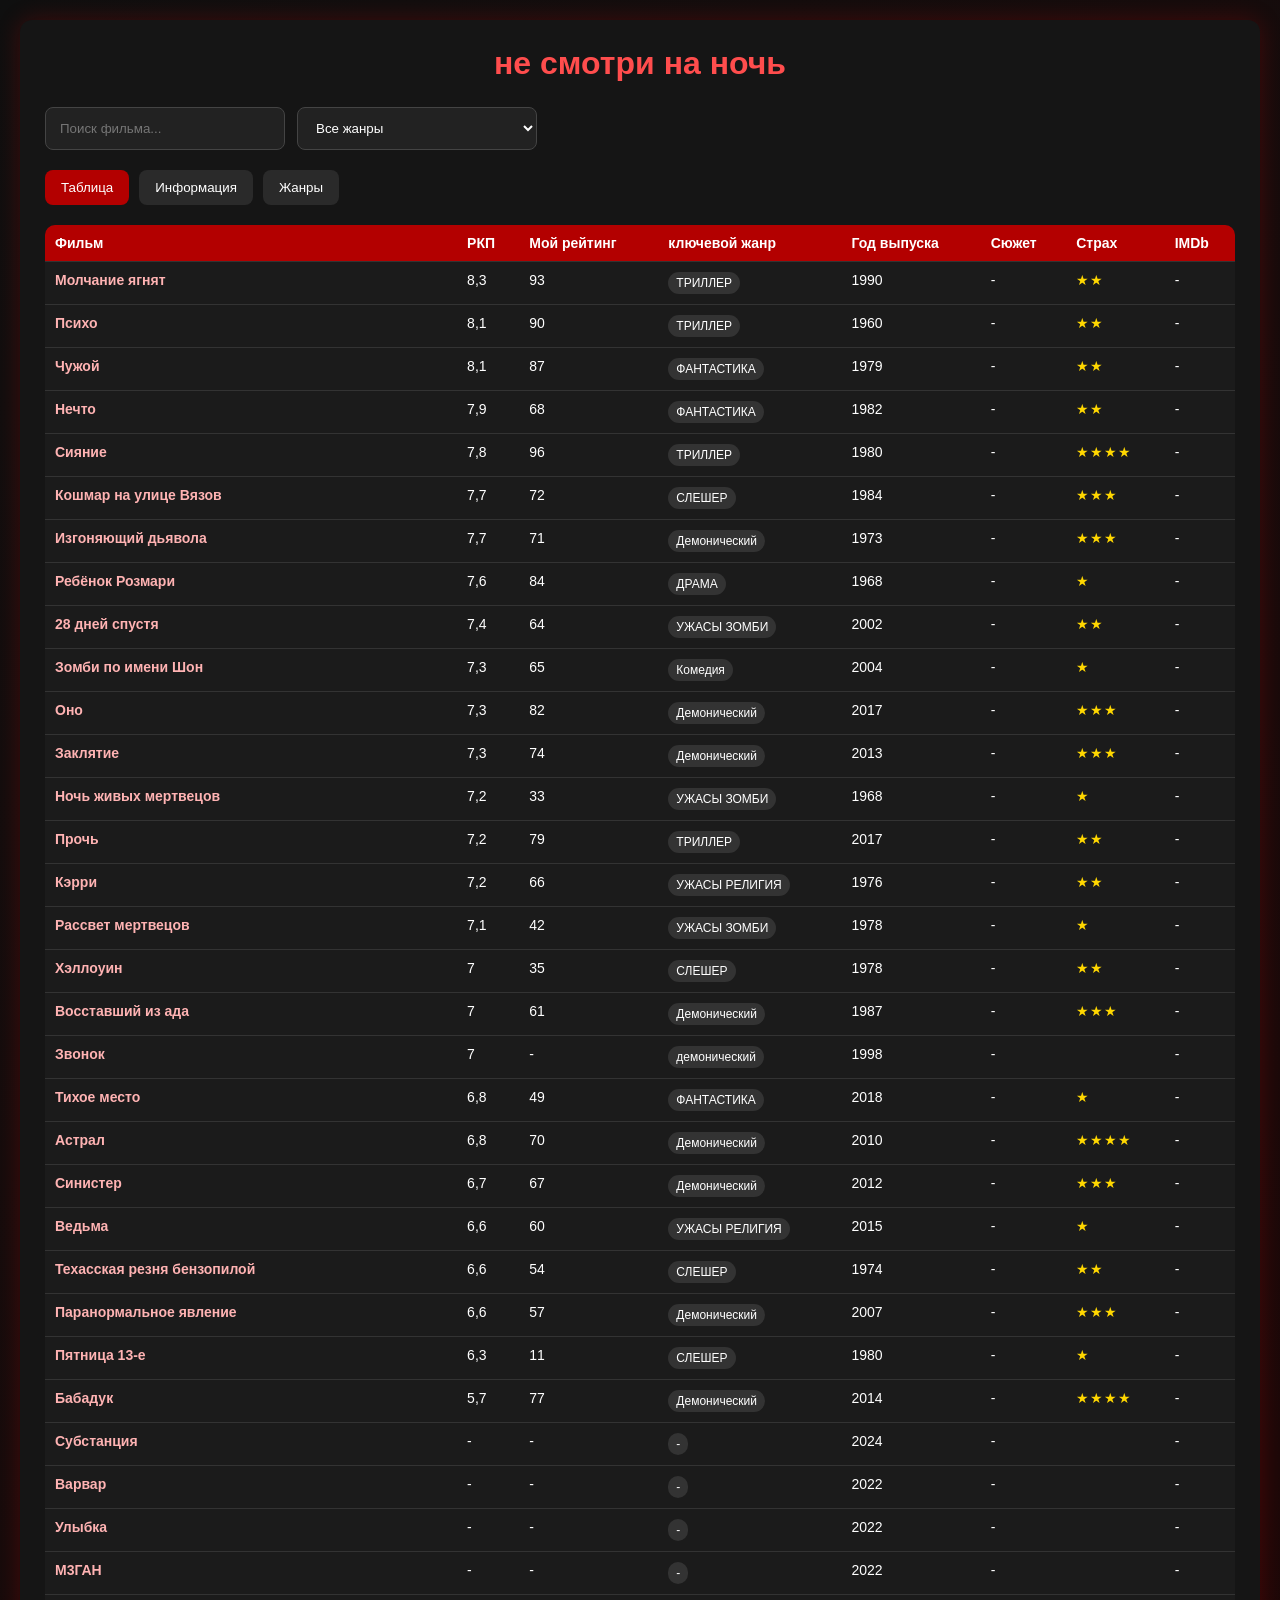
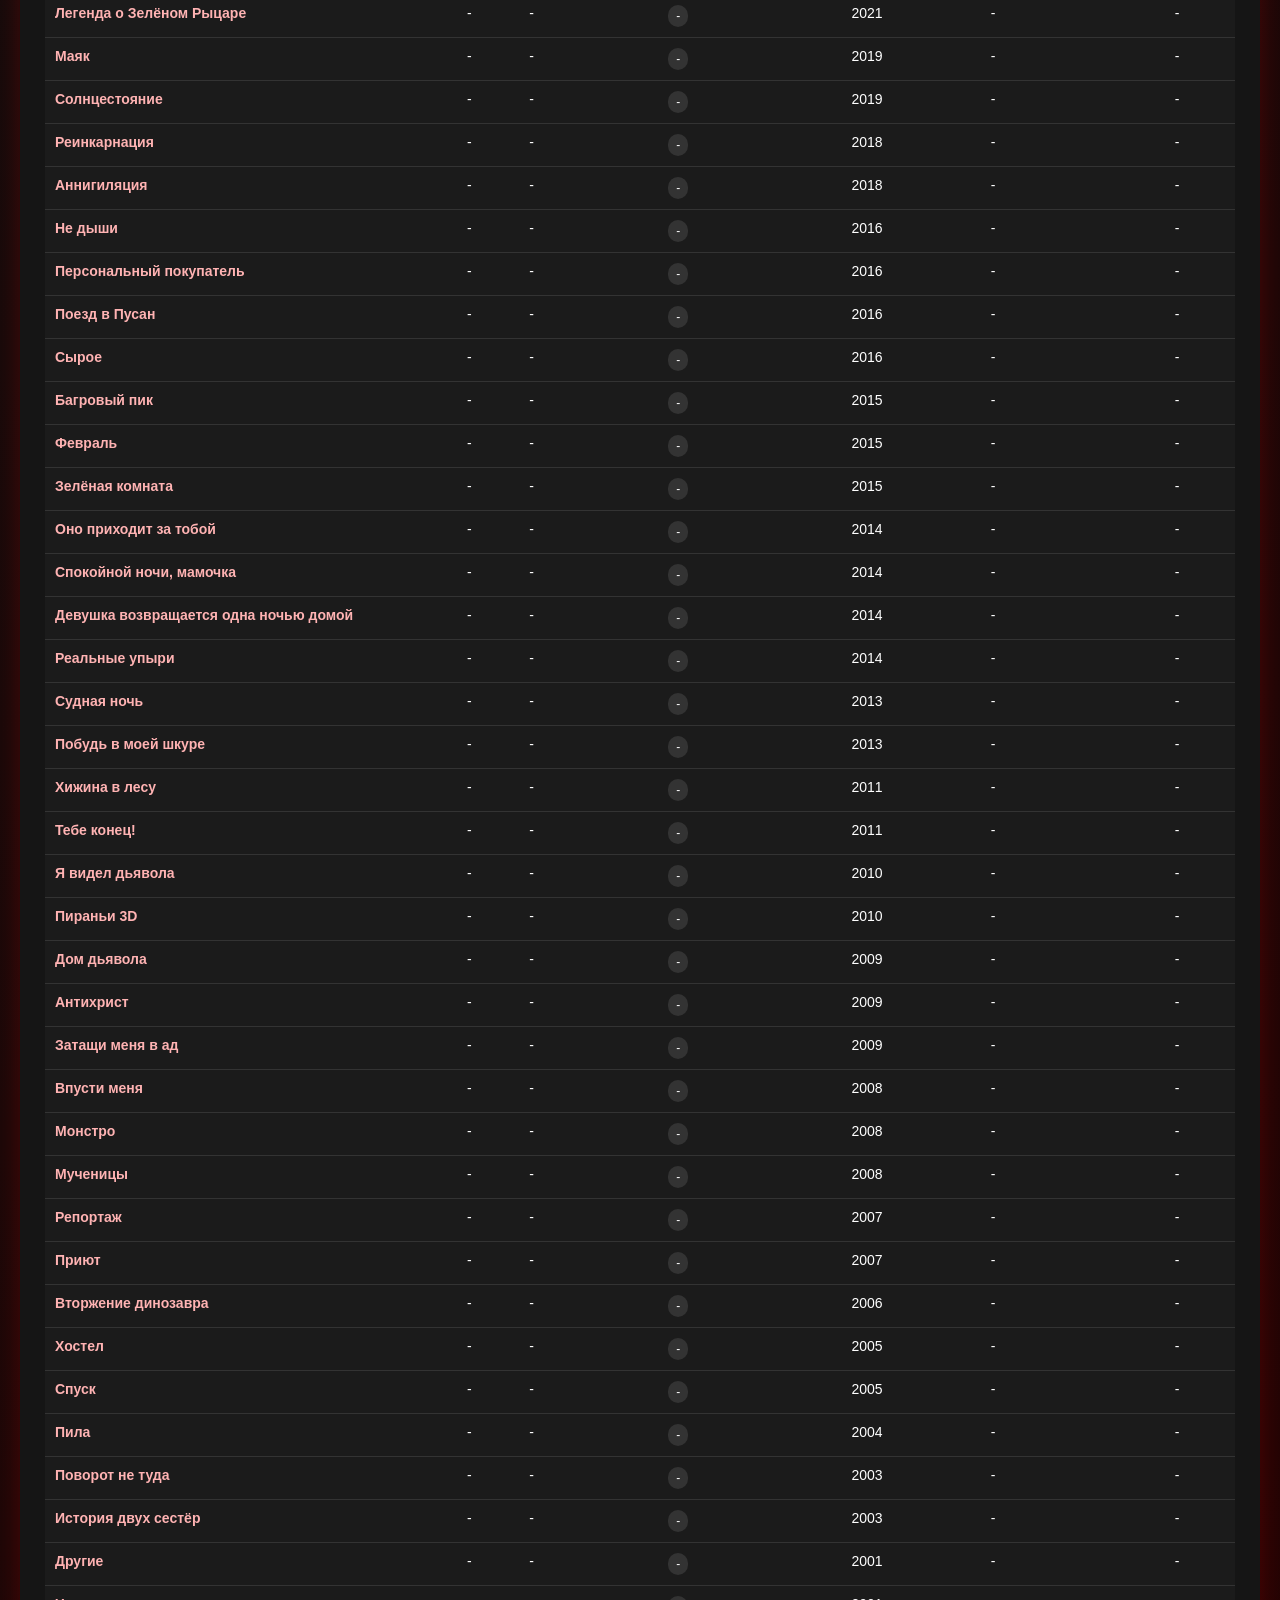
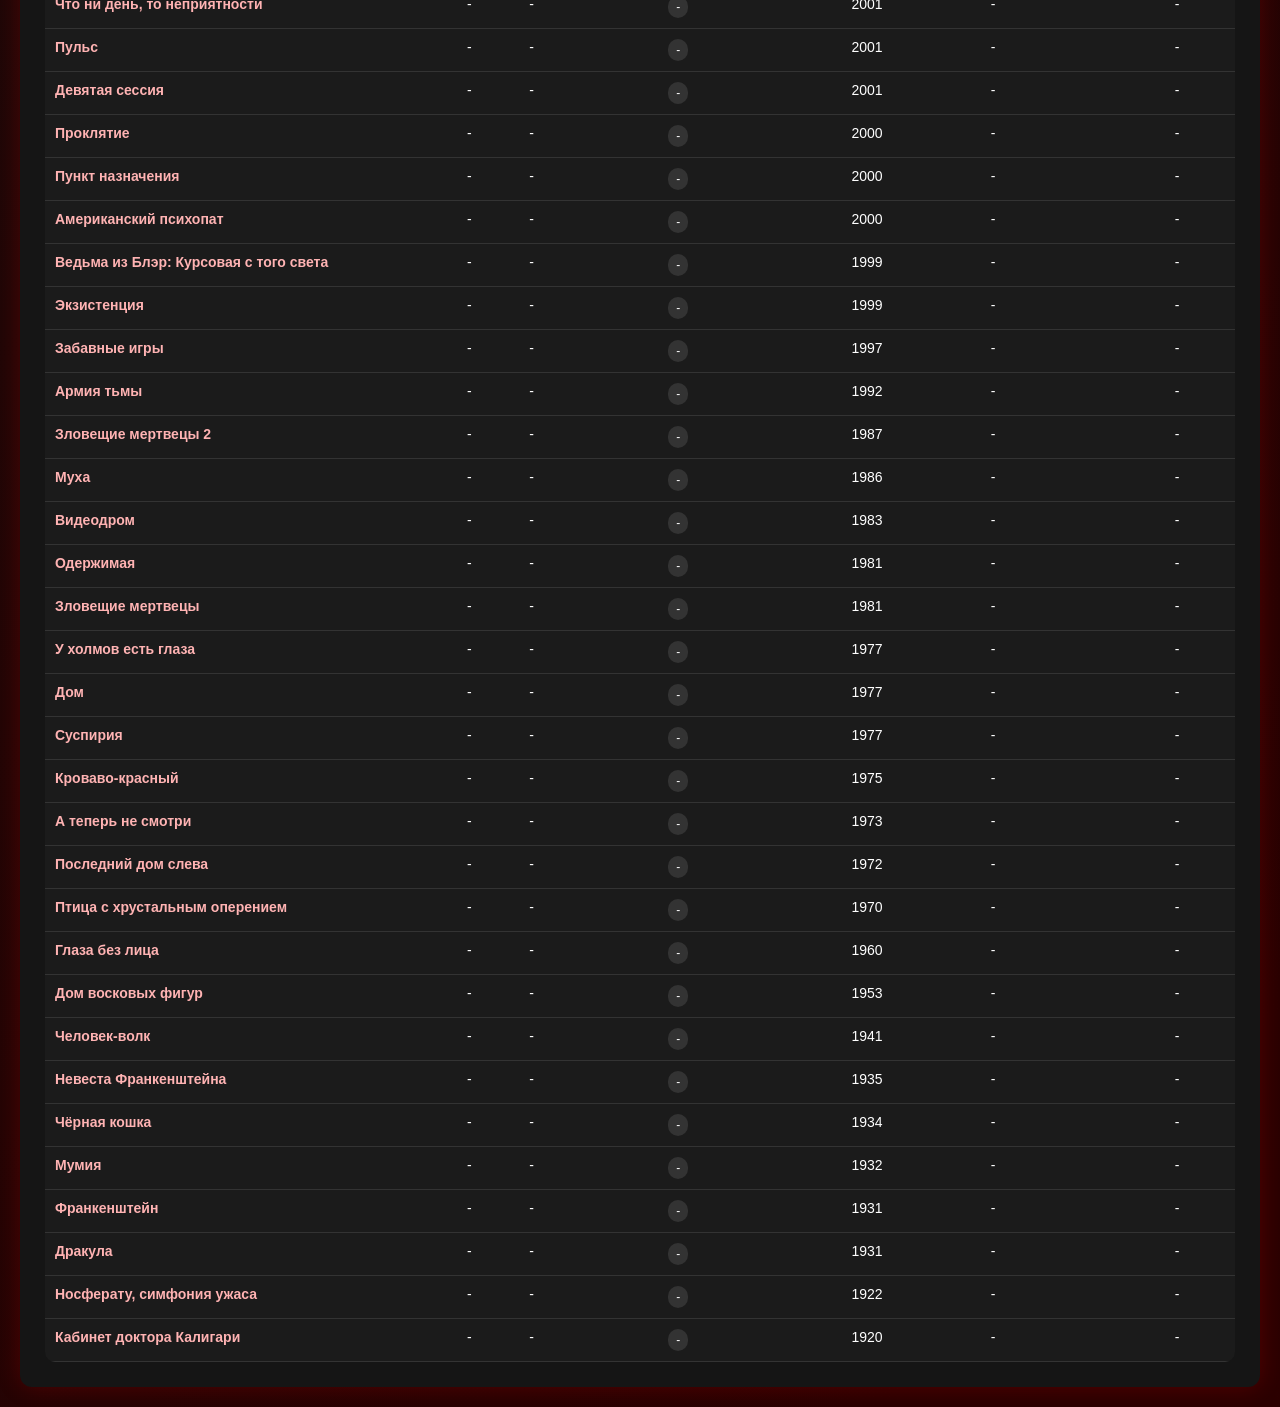
==== index.html/index.html @ 73deb33e "Add files via upload" ====
<!DOCTYPE html>
<html lang="ru">
<head>
  <meta charset="UTF-8" />
  <meta name="viewport" content="width=device-width, initial-scale=1.0" />
  <title>Рейтинг фильмов ужасов</title>
  <link rel="stylesheet" href="style.css" />
</head>
<body>
  <div class="container">
    <h1>не смотри на ночь</h1>

    <div class="top-panel">
      <input type="text" id="searchInput" placeholder="Поиск фильма..." />
      <select id="genreFilter">
        <option value="all">Все жанры</option>
        <option value="ТРИЛЛЕР">ТРИЛЛЕР</option>
        <option value="ФАНТАСТИКА">ФАНТАСТИКА</option>
        <option value="СЛЕШЕР">СЛЕШЕР</option>
        <option value="Демонический">Демонический</option>
        <option value="ДРАМА">ДРАМА</option>
        <option value="УЖАСЫ ЗОМБИ">УЖАСЫ ЗОМБИ</option>
        <option value="Комедия">Комедия</option>
        <option value="УЖАСЫ РЕЛИГИЯ">УЖАСЫ РЕЛИГИЯ</option>
      </select>
    </div>

    <div class="tabs">
      <button class="tab-btn active" data-tab="tableTab">Таблица</button>
      <button class="tab-btn" data-tab="infoTab">Информация</button>
      <button class="tab-btn" data-tab="genresTab">Жанры</button>
    </div>

    <div id="tableTab" class="tab-content active">
      <table>
        <thead>
          <tr>
            <th>Фильм</th>
            <th>РКП</th>
            <th>Мой рейтинг</th>
            <th>ключевой жанр</th>
            <th>Год выпуска</th>
            <th>Сюжет</th>
            <th>Страх</th>
            <th>IMDb</th>
          </tr>
        </thead>
        <tbody id="movieTableBody"></tbody>
      </table>
    </div>

    <div id="infoTab" class="tab-content">
      <div class="info-card">
        <h2>О сайте</h2>
        <p>Это локальный сайт с рейтингом фильмов ужасов на основе вашей таблицы.</p>
        <p>Здесь есть фильтрация по жанру, поиск по названию и отдельные вкладки с информацией.</p>
      </div>

      <div class="info-card">
        <h2>Как устроен рейтинг</h2>
        <p><strong>РКП</strong> — оценка из вашей таблицы.</p>
        <p><strong>Мой р</strong> — ваш персональный рейтинг или балл.</p>
        <p><strong>Страх</strong> — уровень напряжения в виде звезд.</p>
      </div>
    </div>

    <div id="genresTab" class="tab-content">
      <div class="genre-grid">
        <div class="genre-card">
          <h3>Триллер</h3>
          <p>Фильмы с напряжением, саспенсом и психологическим давлением.</p>
        </div>
        <div class="genre-card">
          <h3>Демонический</h3>
          <p>Фильмы про демонов, одержимость и сверхъестественный ужас.</p>
        </div>
        <div class="genre-card">
          <h3>Слэшер</h3>
          <p>Фильмы, где есть маньяк, преследование и кровавые сцены.</p>
        </div>
        <div class="genre-card">
          <h3>Ужасы зомби</h3>
          <p>Фильмы про мертвецов, эпидемии и выживание.</p>
        </div>
      </div>
    </div>
  </div>

  <script src="script.js"></script>
</body>
</html>
---- index.html/style.css ----
* {
  margin: 0;
  padding: 0;
  box-sizing: border-box;
}

body {
  font-family: Arial, sans-serif;
  background: linear-gradient(135deg, #0f0f0f, #2b0000);
  color: #fff;
  padding: 20px;
}

.container {
  max-width: 1400px;
  margin: 0 auto;
  background: #151515;
  border-radius: 12px;
  padding: 25px;
  box-shadow: 0 0 25px rgba(255, 0, 0, 0.2);
}

h1 {
  text-align: center;
  margin-bottom: 25px;
  color: #ff4d4d;
}

.top-panel {
  display: flex;
  gap: 12px;
  margin-bottom: 20px;
  flex-wrap: wrap;
}

#searchInput,
#genreFilter {
  padding: 12px 14px;
  border: 1px solid #444;
  border-radius: 8px;
  background: #222;
  color: #fff;
  outline: none;
  min-width: 240px;
}

.tabs {
  display: flex;
  gap: 10px;
  margin-bottom: 20px;
  flex-wrap: wrap;
}

.tab-btn {
  padding: 10px 16px;
  border: none;
  border-radius: 8px;
  background: #2a2a2a;
  color: #fff;
  cursor: pointer;
}

.tab-btn.active {
  background: #b30000;
}

.tab-content {
  display: none;
}

.tab-content.active {
  display: block;
}

table {
  width: 100%;
  border-collapse: collapse;
  background: #1b1b1b;
  overflow: hidden;
  border-radius: 10px;
}

th, td {
  padding: 10px;
  border-bottom: 1px solid #333;
  vertical-align: top;
  text-align: left;
  font-size: 14px;
}

th {
  background: #b30000;
  color: white;
  position: sticky;
  top: 0;
  z-index: 1;
}

tr:hover {
  background: #262626;
}

.movie-name {
  font-weight: bold;
  color: #ffb3b3;
}

.stars {
  color: gold;
  letter-spacing: 1px;
}

.badge {
  display: inline-block;
  padding: 4px 8px;
  border-radius: 999px;
  background: #333;
  font-size: 12px;
}

.info-card,
.genre-card {
  background: #1f1f1f;
  border: 1px solid #333;
  border-radius: 10px;
  padding: 16px;
  margin-bottom: 14px;
}

.info-card h2,
.genre-card h3 {
  color: #ff6666;
  margin-bottom: 10px;
}

.genre-grid {
  display: grid;
  grid-template-columns: repeat(auto-fit, minmax(230px, 1fr));
  gap: 12px;
}
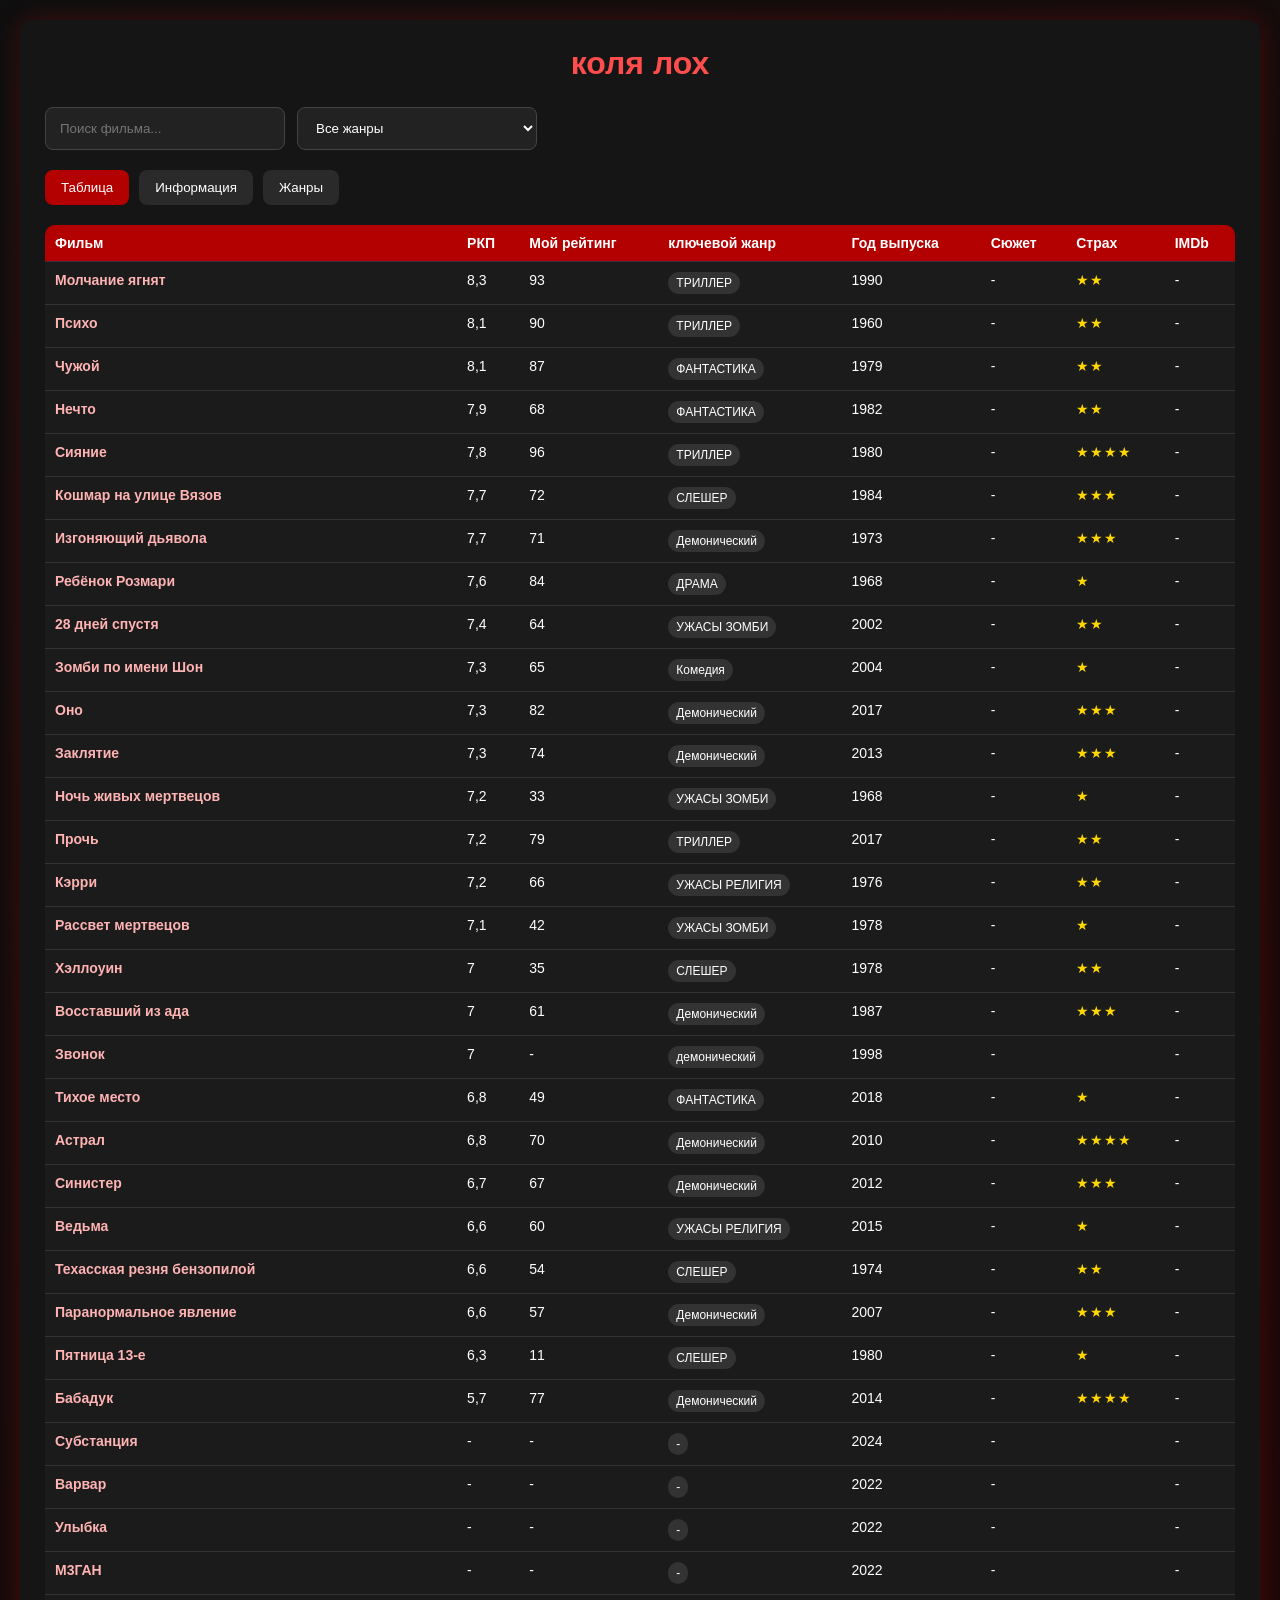
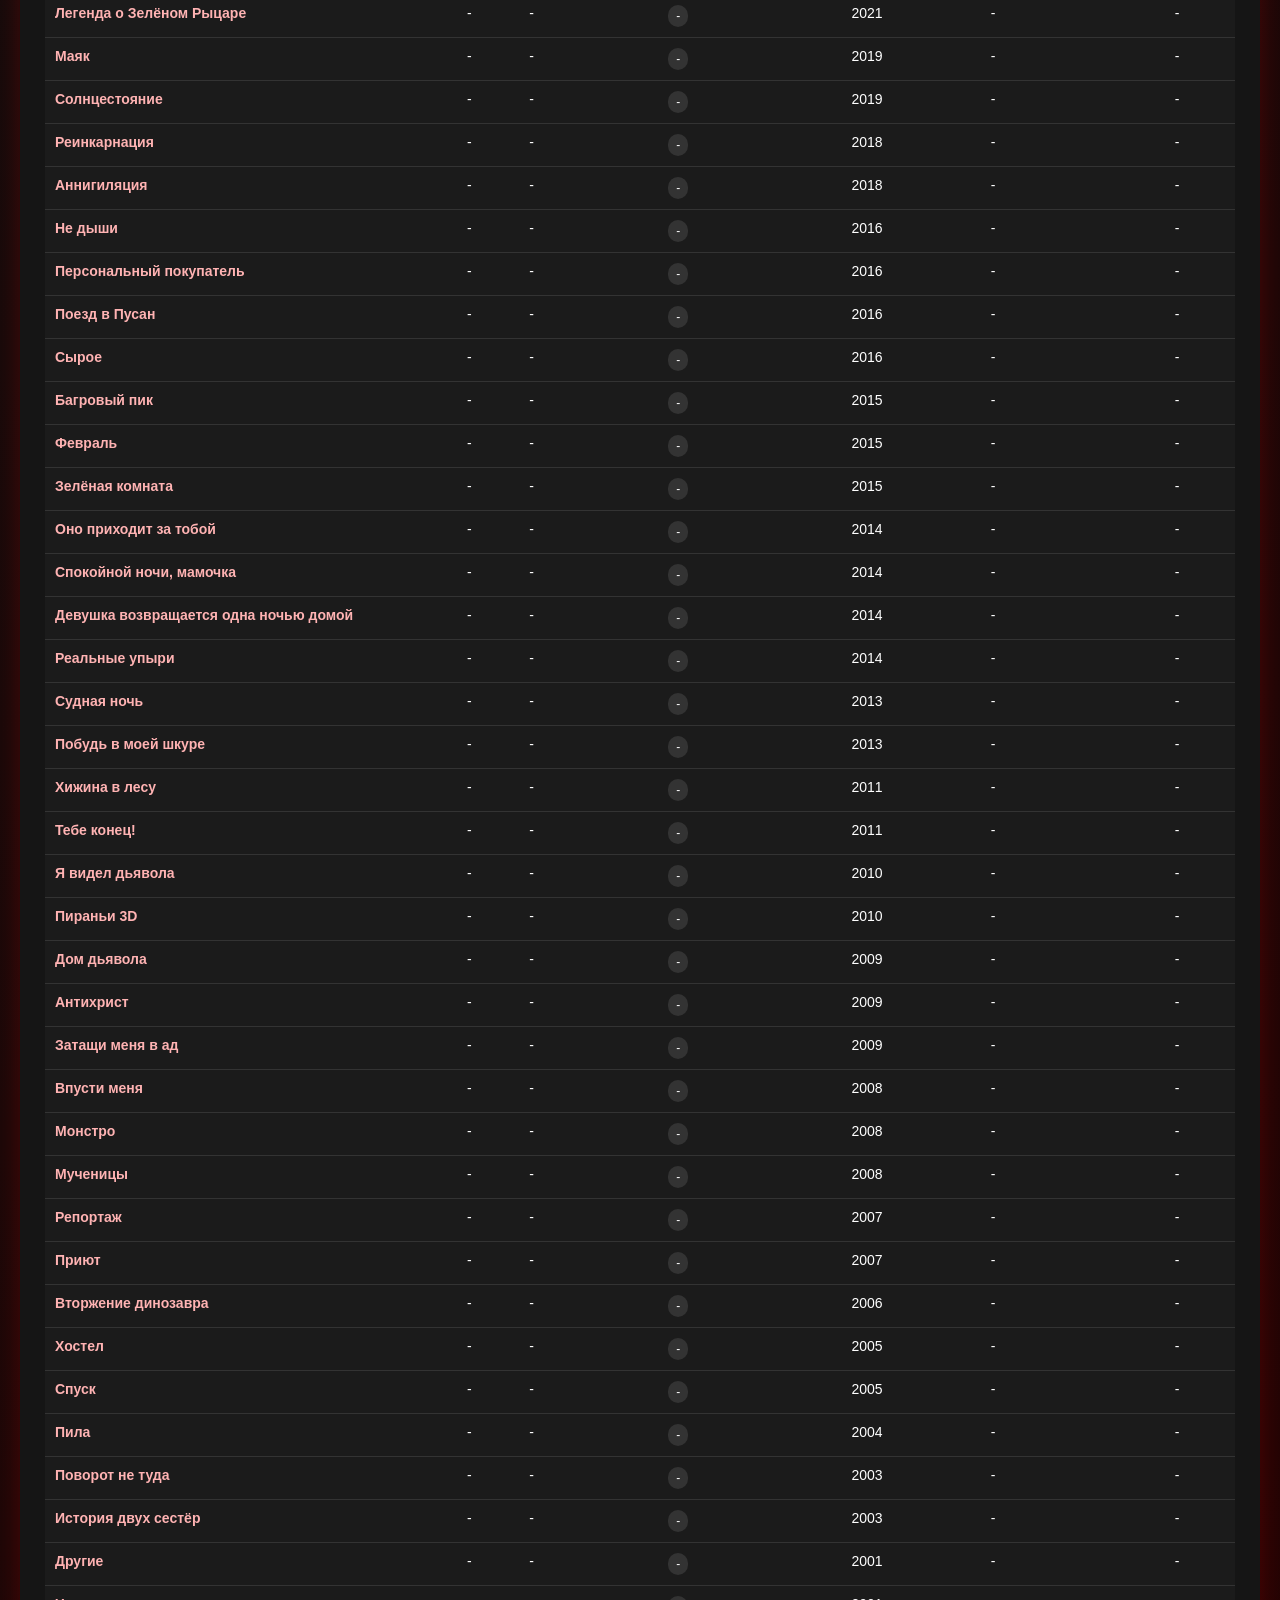
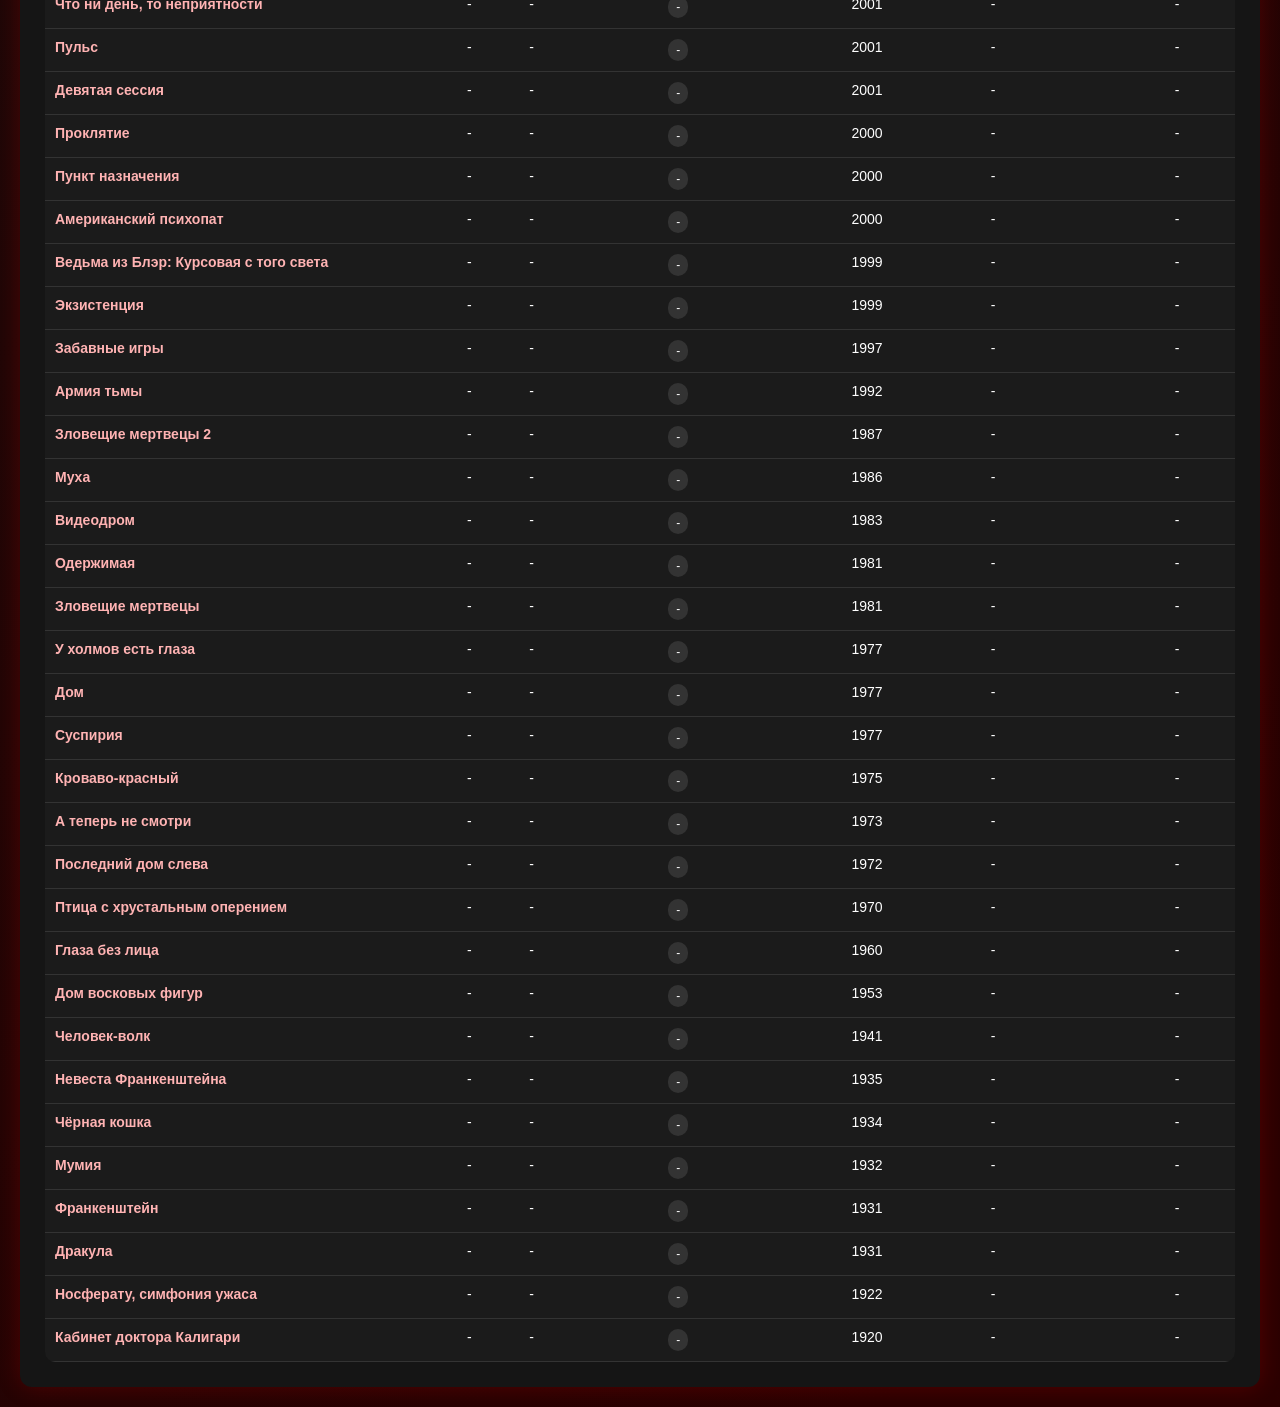
==== commit 8ef37ecb: "Update index.html" ====
--- a/index.html/index.html
+++ b/index.html/index.html
@@ -3,12 +3,12 @@
 <head>
   <meta charset="UTF-8" />
   <meta name="viewport" content="width=device-width, initial-scale=1.0" />
-  <title>Рейтинг фильмов ужасов</title>
+  <title>рейтинг фильмов ужасов</title>
   <link rel="stylesheet" href="style.css" />
 </head>
 <body>
   <div class="container">
-    <h1>не смотри на ночь</h1>
+    <h1>коля лох</h1>
 
     <div class="top-panel">
       <input type="text" id="searchInput" placeholder="Поиск фильма..." />
@@ -88,4 +88,4 @@
 
   <script src="script.js"></script>
 </body>
-</html>+</html>
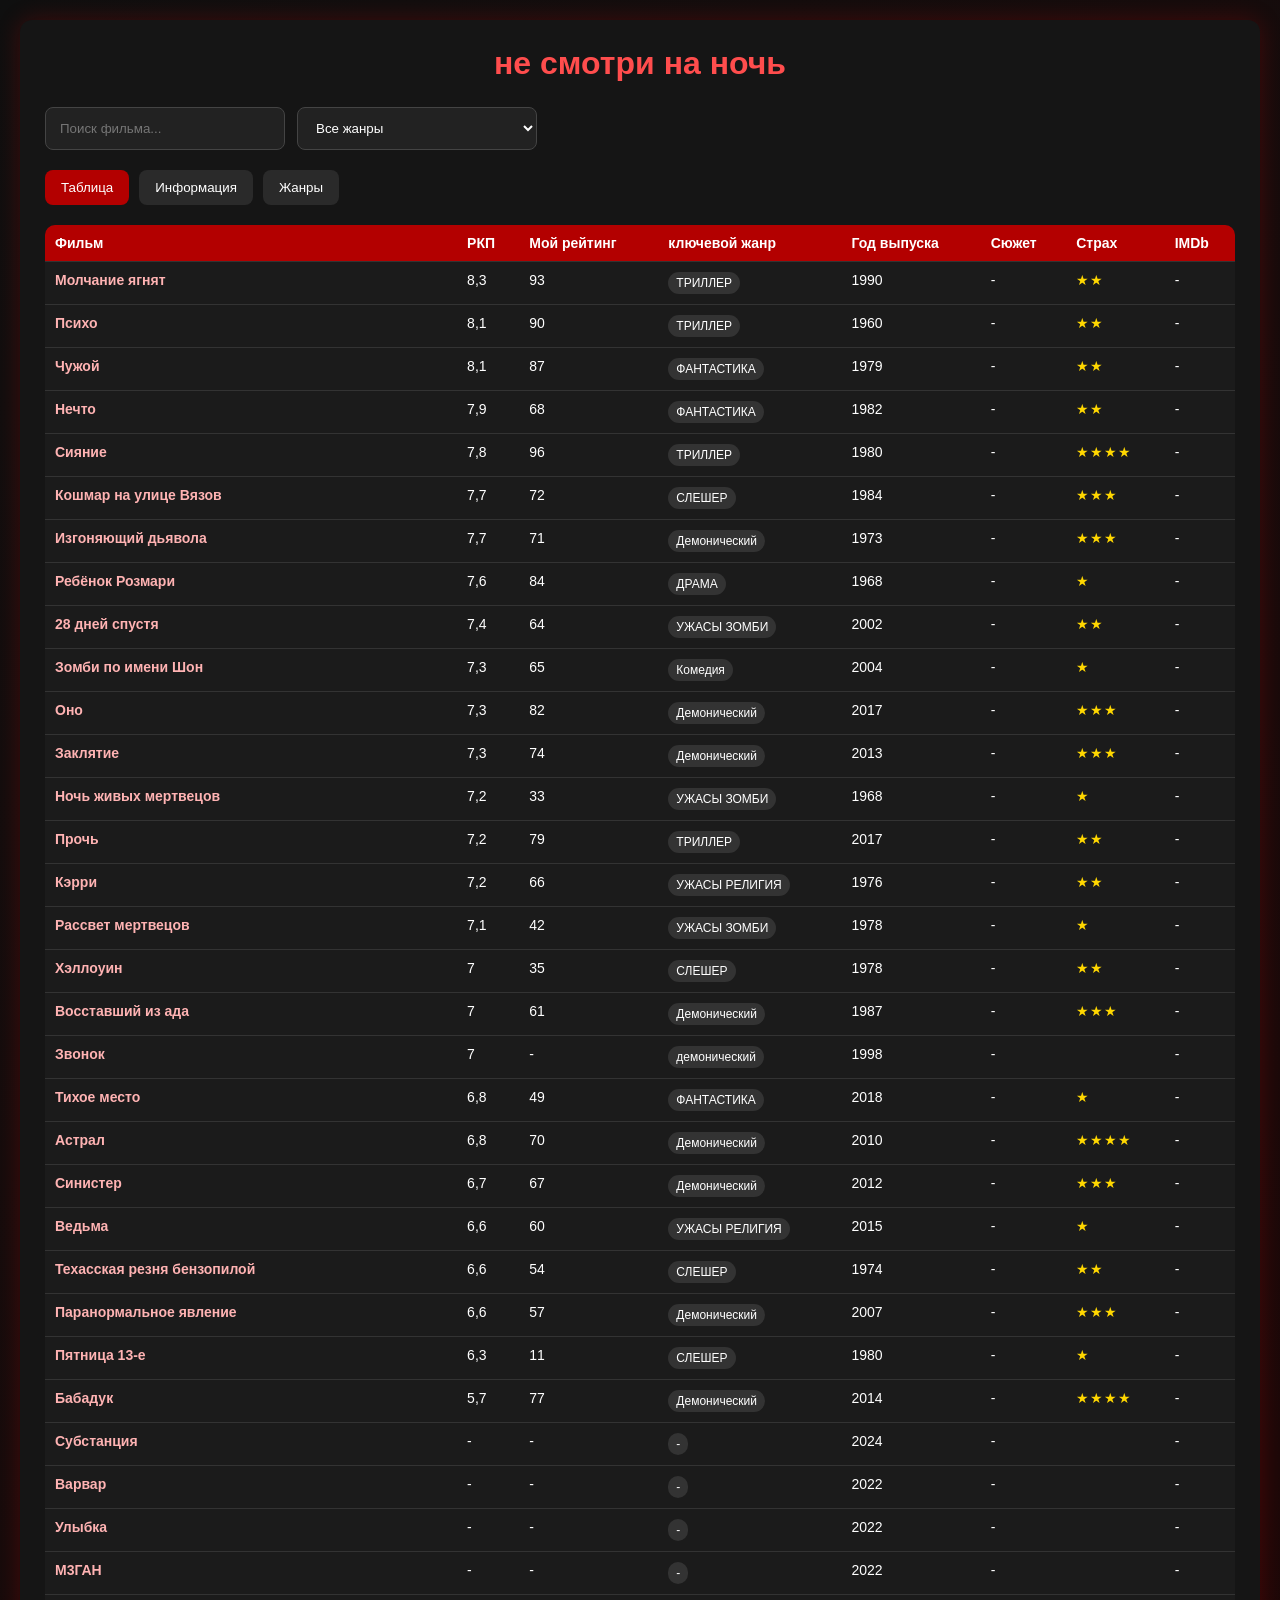
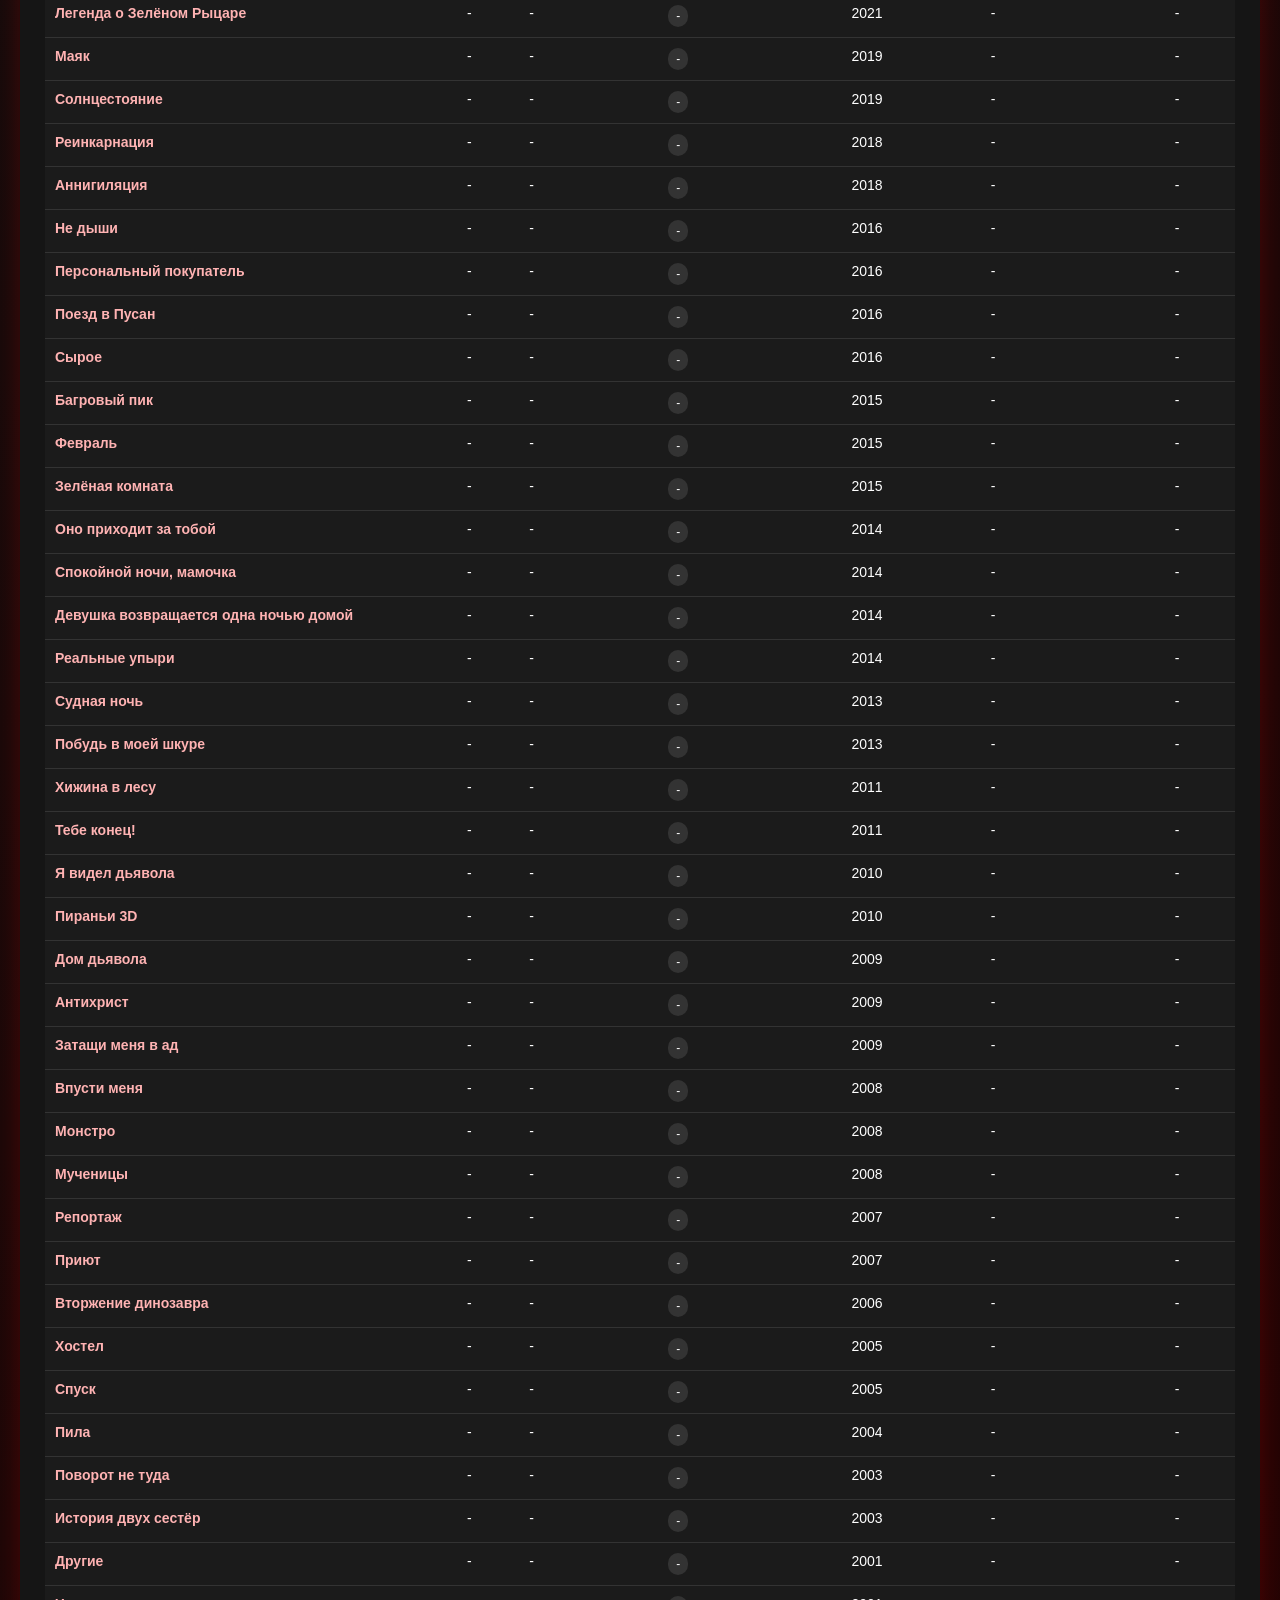
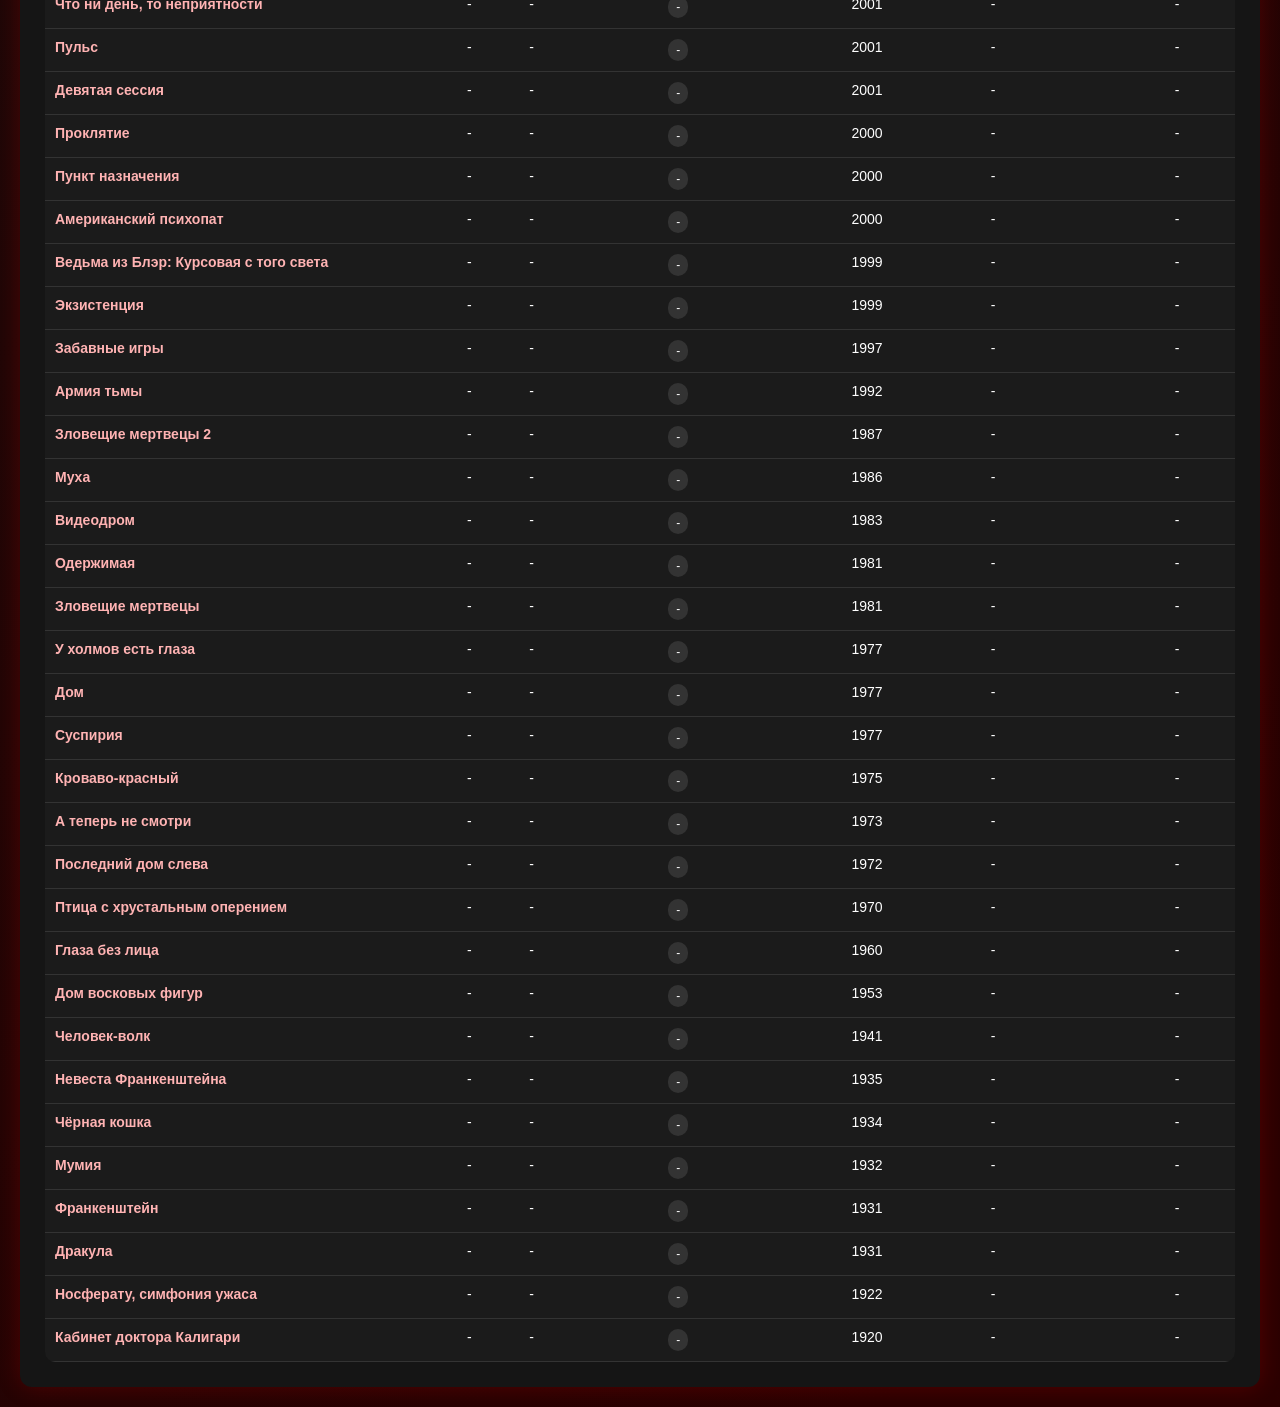
==== commit b66fdb9f: "Update index.html" ====
--- a/index.html/index.html
+++ b/index.html/index.html
@@ -8,7 +8,7 @@
 </head>
 <body>
   <div class="container">
-    <h1>коля лох</h1>
+    <h1>не смотри на ночь</h1>
 
     <div class="top-panel">
       <input type="text" id="searchInput" placeholder="Поиск фильма..." />
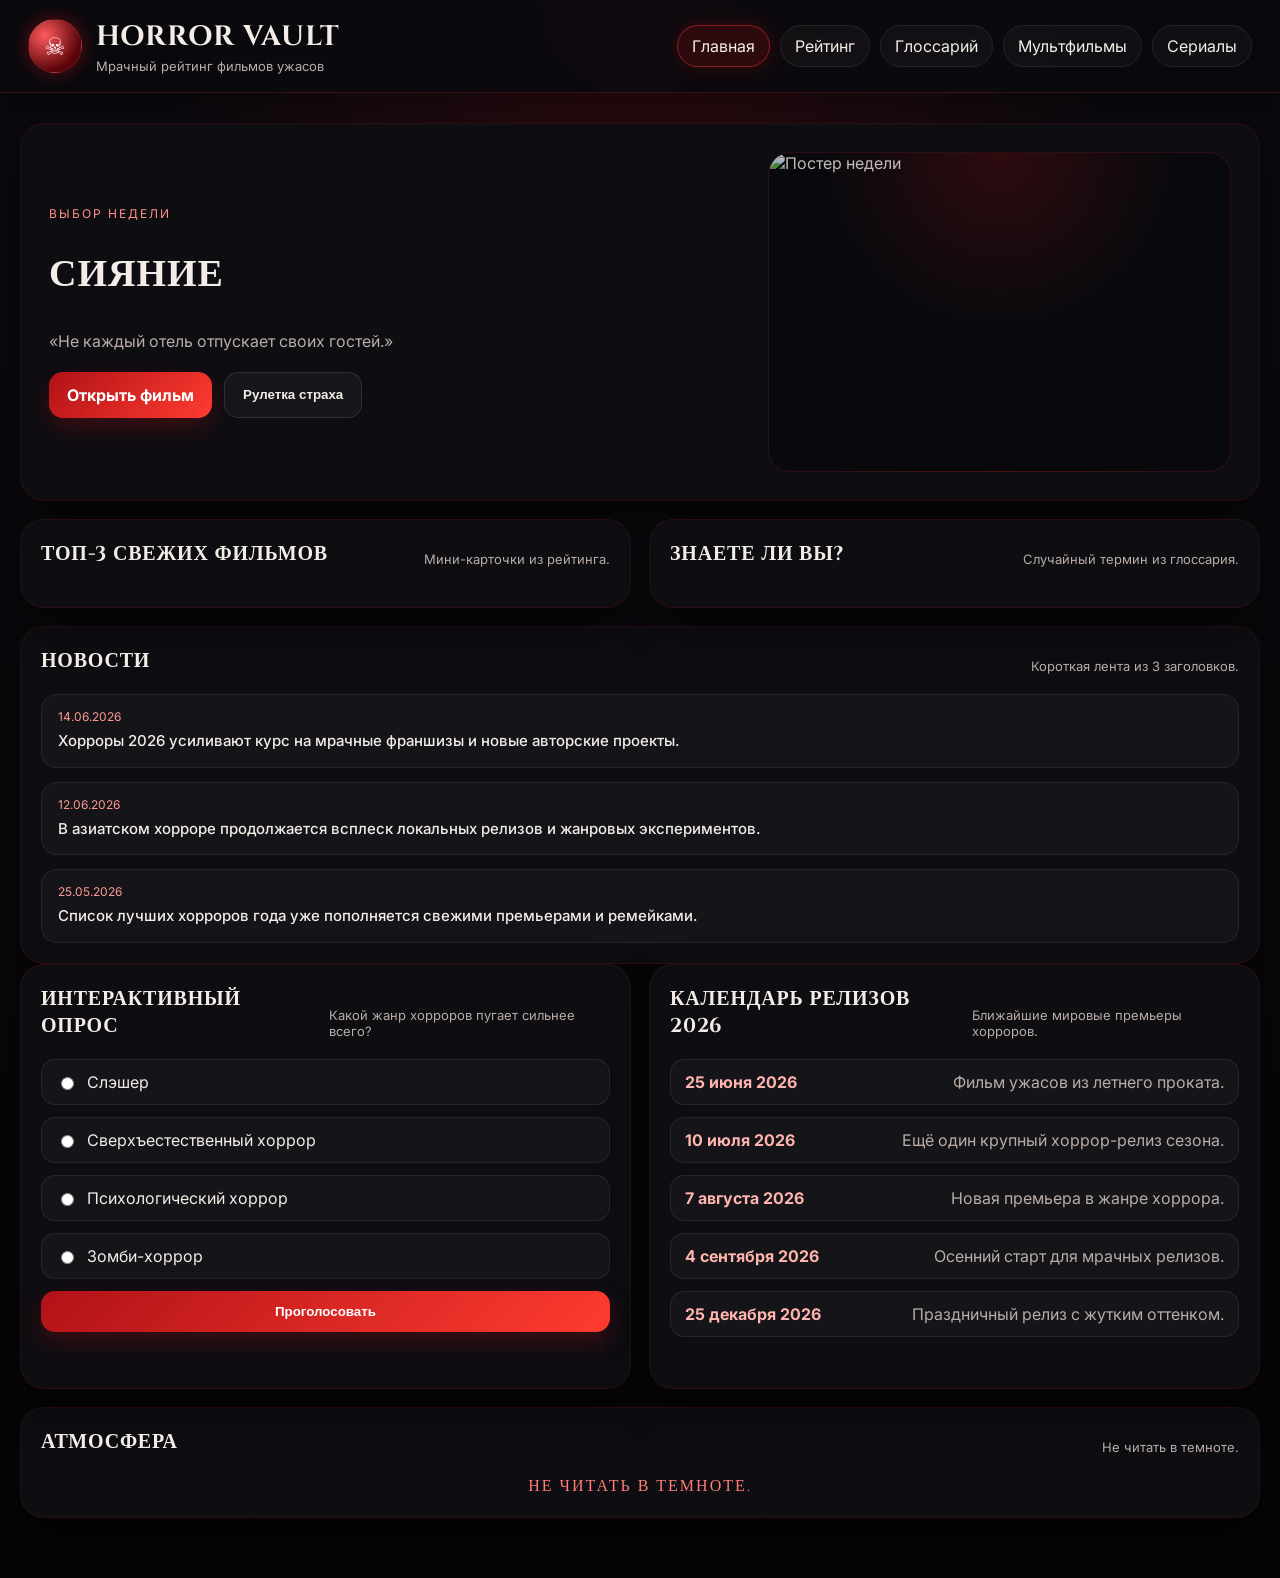
==== commit 7ec2c9ca: "Update index.html" ====
--- a/index.html/index.html
+++ b/index.html/index.html
@@ -3,89 +3,128 @@
 <head>
   <meta charset="UTF-8" />
   <meta name="viewport" content="width=device-width, initial-scale=1.0" />
-  <title>рейтинг фильмов ужасов</title>
+  <title>Horror Vault</title>
+  <link rel="preconnect" href="https://fonts.googleapis.com">
+  <link rel="preconnect" href="https://fonts.gstatic.com" crossorigin>
+  <link href="https://fonts.googleapis.com/css2?family=Cinzel:wght@500;700&family=Inter:wght@400;500;700&display=swap" rel="stylesheet">
   <link rel="stylesheet" href="style.css" />
 </head>
 <body>
-  <div class="container">
-    <h1>не смотри на ночь</h1>
+  <div class="bg-noise"></div>
 
-    <div class="top-panel">
-      <input type="text" id="searchInput" placeholder="Поиск фильма..." />
-      <select id="genreFilter">
-        <option value="all">Все жанры</option>
-        <option value="ТРИЛЛЕР">ТРИЛЛЕР</option>
-        <option value="ФАНТАСТИКА">ФАНТАСТИКА</option>
-        <option value="СЛЕШЕР">СЛЕШЕР</option>
-        <option value="Демонический">Демонический</option>
-        <option value="ДРАМА">ДРАМА</option>
-        <option value="УЖАСЫ ЗОМБИ">УЖАСЫ ЗОМБИ</option>
-        <option value="Комедия">Комедия</option>
-        <option value="УЖАСЫ РЕЛИГИЯ">УЖАСЫ РЕЛИГИЯ</option>
-      </select>
-    </div>
-
-    <div class="tabs">
-      <button class="tab-btn active" data-tab="tableTab">Таблица</button>
-      <button class="tab-btn" data-tab="infoTab">Информация</button>
-      <button class="tab-btn" data-tab="genresTab">Жанры</button>
-    </div>
-
-    <div id="tableTab" class="tab-content active">
-      <table>
-        <thead>
-          <tr>
-            <th>Фильм</th>
-            <th>РКП</th>
-            <th>Мой рейтинг</th>
-            <th>ключевой жанр</th>
-            <th>Год выпуска</th>
-            <th>Сюжет</th>
-            <th>Страх</th>
-            <th>IMDb</th>
-          </tr>
-        </thead>
-        <tbody id="movieTableBody"></tbody>
-      </table>
-    </div>
-
-    <div id="infoTab" class="tab-content">
-      <div class="info-card">
-        <h2>О сайте</h2>
-        <p>Это локальный сайт с рейтингом фильмов ужасов на основе вашей таблицы.</p>
-        <p>Здесь есть фильтрация по жанру, поиск по названию и отдельные вкладки с информацией.</p>
-      </div>
-
-      <div class="info-card">
-        <h2>Как устроен рейтинг</h2>
-        <p><strong>РКП</strong> — оценка из вашей таблицы.</p>
-        <p><strong>Мой р</strong> — ваш персональный рейтинг или балл.</p>
-        <p><strong>Страх</strong> — уровень напряжения в виде звезд.</p>
+  <header class="topbar">
+    <div class="brand">
+      <div class="logo-mark">☠</div>
+      <div class="brand-text">
+        <h1>Horror Vault</h1>
+        <p>Мрачный рейтинг фильмов ужасов</p>
       </div>
     </div>
 
-    <div id="genresTab" class="tab-content">
-      <div class="genre-grid">
-        <div class="genre-card">
-          <h3>Триллер</h3>
-          <p>Фильмы с напряжением, саспенсом и психологическим давлением.</p>
-        </div>
-        <div class="genre-card">
-          <h3>Демонический</h3>
-          <p>Фильмы про демонов, одержимость и сверхъестественный ужас.</p>
-        </div>
-        <div class="genre-card">
-          <h3>Слэшер</h3>
-          <p>Фильмы, где есть маньяк, преследование и кровавые сцены.</p>
-        </div>
-        <div class="genre-card">
-          <h3>Ужасы зомби</h3>
-          <p>Фильмы про мертвецов, эпидемии и выживание.</p>
+    <nav class="topnav">
+      <a href="index.html" class="active">Главная</a>
+      <a href="rating.html">Рейтинг</a>
+      <a href="glossary.html">Глоссарий</a>
+      <a href="multfilmy.html">Мультфильмы</a>
+      <a href="serialy.html">Сериалы</a>
+    </nav>
+  </header>
+
+  <main class="page">
+    <section class="hero hero-split">
+      <div class="hero-copy">
+        <span class="eyebrow">Выбор недели</span>
+        <h2 id="weekTitle">Сияние</h2>
+        <p id="weekQuote">«Не каждый отель отпускает своих гостей.»</p>
+        <div class="hero-actions">
+          <a class="btn btn-primary" id="weekLink" href="movie.html?id=m2">Открыть фильм</a>
+          <button class="btn btn-ghost" id="rouletteBtn" type="button">Рулетка страха</button>
         </div>
       </div>
-    </div>
-  </div>
+      <div class="hero-poster-wrap">
+        <img id="weekPoster" class="hero-poster" alt="Постер недели" src="https://image.tmdb.org/t/p/w500/none.jpg">
+      </div>
+    </section>
 
-  <script src="script.js"></script>
+    <section class="grid-two">
+      <section class="panel">
+        <div class="section-head">
+          <h3>Топ-3 свежих фильмов</h3>
+          <p>Мини-карточки из рейтинга.</p>
+        </div>
+        <div id="top3" class="top3-row"></div>
+      </section>
+
+      <section class="panel">
+        <div class="section-head">
+          <h3>Знаете ли вы?</h3>
+          <p>Случайный термин из глоссария.</p>
+        </div>
+        <div id="glossaryRandom" class="fact-card"></div>
+      </section>
+    </section>
+
+    <section class="panel">
+      <div class="section-head">
+        <h3>Новости</h3>
+        <p>Короткая лента из 3 заголовков.</p>
+      </div>
+      <div class="news-list">
+        <article class="news-item">
+          <span class="news-date">14.06.2026</span>
+          <h4>Хорроры 2026 усиливают курс на мрачные франшизы и новые авторские проекты.</h4>
+        </article>
+        <article class="news-item">
+          <span class="news-date">12.06.2026</span>
+          <h4>В азиатском хорроре продолжается всплеск локальных релизов и жанровых экспериментов.</h4>
+        </article>
+        <article class="news-item">
+          <span class="news-date">25.05.2026</span>
+          <h4>Список лучших хорроров года уже пополняется свежими премьерами и ремейками.</h4>
+        </article>
+      </div>
+    </section>
+
+    <section class="grid-two">
+      <section class="panel">
+        <div class="section-head">
+          <h3>Интерактивный опрос</h3>
+          <p>Какой жанр хорроров пугает сильнее всего?</p>
+        </div>
+        <form class="poll" id="pollForm">
+          <label><input type="radio" name="poll" value="Слэшер"> Слэшер</label>
+          <label><input type="radio" name="poll" value="Сверхъестественный хоррор"> Сверхъестественный хоррор</label>
+          <label><input type="radio" name="poll" value="Психологический хоррор"> Психологический хоррор</label>
+          <label><input type="radio" name="poll" value="Зомби-хоррор"> Зомби-хоррор</label>
+          <button class="btn btn-primary" type="submit">Проголосовать</button>
+          <div class="poll-result" id="pollResult"></div>
+        </form>
+      </section>
+
+      <section class="panel">
+        <div class="section-head">
+          <h3>Календарь релизов 2026</h3>
+          <p>Ближайшие мировые премьеры хорроров.</p>
+        </div>
+        <div class="release-list">
+          <div class="release-item"><strong>25 июня 2026</strong><span>Фильм ужасов из летнего проката.</span></div>
+          <div class="release-item"><strong>10 июля 2026</strong><span>Ещё один крупный хоррор-релиз сезона.</span></div>
+          <div class="release-item"><strong>7 августа 2026</strong><span>Новая премьера в жанре хоррора.</span></div>
+          <div class="release-item"><strong>4 сентября 2026</strong><span>Осенний старт для мрачных релизов.</span></div>
+          <div class="release-item"><strong>25 декабря 2026</strong><span>Праздничный релиз с жутким оттенком.</span></div>
+        </div>
+      </section>
+    </section>
+
+    <section class="panel spotlight">
+      <div class="section-head">
+        <h3>Атмосфера</h3>
+        <p>Не читать в темноте.</p>
+      </div>
+      <p class="disclaimer">Не читать в темноте.</p>
+    </section>
+  </main>
+
+  <script src="movie.js"></script>
 </body>
 </html>
--- a/index.html/style.css
+++ b/index.html/style.css
@@ -1,140 +1,261 @@
-* {
-  margin: 0;
-  padding: 0;
-  box-sizing: border-box;
-}
-
-body {
-  font-family: Arial, sans-serif;
-  background: linear-gradient(135deg, #0f0f0f, #2b0000);
-  color: #fff;
-  padding: 20px;
-}
-
-.container {
-  max-width: 1400px;
-  margin: 0 auto;
-  background: #151515;
-  border-radius: 12px;
-  padding: 25px;
-  box-shadow: 0 0 25px rgba(255, 0, 0, 0.2);
-}
-
-h1 {
-  text-align: center;
-  margin-bottom: 25px;
-  color: #ff4d4d;
-}
-
-.top-panel {
-  display: flex;
-  gap: 12px;
-  margin-bottom: 20px;
-  flex-wrap: wrap;
-}
-
-#searchInput,
-#genreFilter {
-  padding: 12px 14px;
-  border: 1px solid #444;
-  border-radius: 8px;
-  background: #222;
-  color: #fff;
-  outline: none;
-  min-width: 240px;
-}
-
-.tabs {
-  display: flex;
-  gap: 10px;
-  margin-bottom: 20px;
-  flex-wrap: wrap;
-}
-
-.tab-btn {
-  padding: 10px 16px;
-  border: none;
-  border-radius: 8px;
-  background: #2a2a2a;
-  color: #fff;
-  cursor: pointer;
-}
-
-.tab-btn.active {
-  background: #b30000;
-}
-
-.tab-content {
-  display: none;
-}
-
-.tab-content.active {
-  display: block;
-}
-
-table {
-  width: 100%;
-  border-collapse: collapse;
-  background: #1b1b1b;
-  overflow: hidden;
-  border-radius: 10px;
-}
-
-th, td {
-  padding: 10px;
-  border-bottom: 1px solid #333;
-  vertical-align: top;
-  text-align: left;
-  font-size: 14px;
-}
-
-th {
-  background: #b30000;
-  color: white;
-  position: sticky;
-  top: 0;
-  z-index: 1;
-}
-
-tr:hover {
-  background: #262626;
-}
-
-.movie-name {
-  font-weight: bold;
-  color: #ffb3b3;
-}
-
-.stars {
-  color: gold;
-  letter-spacing: 1px;
-}
-
-.badge {
-  display: inline-block;
-  padding: 4px 8px;
-  border-radius: 999px;
-  background: #333;
-  font-size: 12px;
-}
-
-.info-card,
-.genre-card {
-  background: #1f1f1f;
-  border: 1px solid #333;
-  border-radius: 10px;
-  padding: 16px;
-  margin-bottom: 14px;
-}
-
-.info-card h2,
-.genre-card h3 {
-  color: #ff6666;
-  margin-bottom: 10px;
-}
-
-.genre-grid {
-  display: grid;
-  grid-template-columns: repeat(auto-fit, minmax(230px, 1fr));
-  gap: 12px;
-}+:root{
+  --bg:#050507;
+  --panel:#111118;
+  --panel2:#171722;
+  --text:#f3ece7;
+  --muted:#b9aca7;
+  --accent:#b11217;
+  --accent2:#ff3b30;
+  --line:rgba(255,59,48,.18);
+}
+
+*{box-sizing:border-box}
+html,body{margin:0;padding:0}
+body{
+  min-height:100vh;
+  font-family:Inter,system-ui,sans-serif;
+  color:var(--text);
+  background:
+    radial-gradient(circle at top, rgba(177,18,23,.22), transparent 30%),
+    linear-gradient(180deg, #0a0a0f 0%, #050506 100%);
+}
+
+.bg-noise{
+  position:fixed;
+  inset:0;
+  pointer-events:none;
+  opacity:.08;
+  background-image:linear-gradient(rgba(255,255,255,.05) 1px, transparent 1px), linear-gradient(90deg, rgba(255,255,255,.05) 1px, transparent 1px);
+  background-size:24px 24px;
+  z-index:0;
+}
+
+.topbar,.page{position:relative;z-index:1}
+
+.topbar{
+  display:flex;
+  justify-content:space-between;
+  align-items:center;
+  gap:20px;
+  padding:18px 28px;
+  background:rgba(10,10,14,.88);
+  border-bottom:1px solid var(--line);
+  backdrop-filter:blur(12px);
+  box-shadow:0 10px 30px rgba(0,0,0,.35);
+}
+
+.brand{display:flex;align-items:center;gap:14px}
+.logo-mark{
+  width:54px;height:54px;border-radius:50%;
+  display:grid;place-items:center;font-size:24px;color:#fff;
+  background:radial-gradient(circle at 30% 30%, #ff5a5f, #590408 70%);
+  box-shadow:0 0 18px rgba(177,18,23,.55);
+  border:1px solid rgba(255,255,255,.08);
+}
+.brand-text h1{
+  margin:0;font-family:Cinzel,serif;font-size:28px;letter-spacing:1px;text-transform:uppercase;
+}
+.brand-text p{margin:3px 0 0;color:var(--muted);font-size:13px}
+
+.topnav{display:flex;flex-wrap:wrap;gap:10px}
+.topnav a{
+  color:var(--text);text-decoration:none;padding:10px 14px;
+  border:1px solid rgba(255,255,255,.08);border-radius:999px;background:rgba(255,255,255,.03);
+}
+.topnav a:hover,.topnav a.active{
+  background:rgba(177,18,23,.2);
+  border-color:rgba(255,59,48,.45);
+  box-shadow:0 0 18px rgba(177,18,23,.25);
+}
+
+.page{max-width:1280px;margin:0 auto;padding:30px 20px 60px}
+
+.hero,.panel{
+  background:rgba(14,14,20,.94);
+  border:1px solid rgba(177,18,23,.18);
+  border-radius:24px;
+  box-shadow:0 18px 40px rgba(0,0,0,.4);
+}
+
+.hero{
+  padding:28px;
+  margin-bottom:18px;
+}
+
+.hero-split{
+  display:grid;
+  grid-template-columns:1.2fr .8fr;
+  gap:24px;
+  align-items:center;
+}
+
+.eyebrow{
+  display:inline-block;
+  margin-bottom:12px;
+  color:#ff9189;
+  font-size:12px;
+  letter-spacing:2px;
+  text-transform:uppercase;
+}
+
+.hero h2{
+  margin:0 0 12px;
+  font-family:Cinzel,serif;
+  text-transform:uppercase;
+  font-size:38px;
+  letter-spacing:1px;
+}
+
+.hero p{margin:0;color:var(--muted);line-height:1.7;max-width:800px}
+
+.hero-copy{display:flex;flex-direction:column;gap:16px}
+.hero-actions{display:flex;gap:12px;flex-wrap:wrap}
+.btn{
+  border:none;border-radius:14px;padding:13px 18px;
+  cursor:pointer;text-decoration:none;font-weight:700;
+}
+.btn-primary{
+  background:linear-gradient(135deg, var(--accent), var(--accent2));
+  color:#fff;
+  box-shadow:0 10px 24px rgba(177,18,23,.28);
+}
+.btn-ghost{
+  background:rgba(255,255,255,.04);
+  color:var(--text);
+  border:1px solid rgba(255,255,255,.1);
+}
+
+.hero-poster-wrap{
+  min-height:320px;
+  border-radius:22px;
+  overflow:hidden;
+  border:1px solid rgba(255,59,48,.15);
+  background:radial-gradient(circle at top, rgba(177,18,23,.22), transparent 45%), #09090d;
+  display:grid;
+  place-items:center;
+}
+.hero-poster{
+  width:100%;
+  height:100%;
+  object-fit:cover;
+  display:block;
+  filter:contrast(1.05) saturate(.92) brightness(.78);
+}
+
+.grid-two{
+  display:grid;
+  grid-template-columns:1fr 1fr;
+  gap:18px;
+  margin-bottom:18px;
+}
+
+.section-head{
+  display:flex;
+  justify-content:space-between;
+  align-items:end;
+  gap:16px;
+  padding:20px 20px 0;
+}
+.section-head h3{
+  margin:0;
+  font-family:Cinzel,serif;
+  text-transform:uppercase;
+  letter-spacing:.8px;
+  font-size:20px;
+}
+.section-head p{margin:0;color:var(--muted);font-size:13px}
+
+.top3-row{
+  display:flex;
+  gap:14px;
+  padding:20px;
+  overflow-x:auto;
+}
+.mini-card{
+  min-width:220px;
+  background:rgba(255,255,255,.03);
+  border:1px solid rgba(255,255,255,.08);
+  border-radius:18px;
+  padding:14px;
+}
+.mini-card img{
+  width:100%;
+  height:220px;
+  object-fit:cover;
+  border-radius:14px;
+  margin-bottom:12px;
+  filter:brightness(.82) contrast(1.05);
+}
+.mini-card h4{margin:0 0 6px;font-size:16px}
+.mini-card p{margin:0;color:var(--muted);font-size:13px;line-height:1.5}
+
+.fact-card,.news-list,.poll,.release-list,.disclaimer{padding:20px}
+.fact-card{color:var(--text);line-height:1.7}
+.news-list{display:grid;gap:14px}
+.news-item{
+  padding:14px 16px;border-radius:16px;
+  background:rgba(255,255,255,.03);
+  border:1px solid rgba(255,255,255,.07);
+}
+.news-date{display:block;color:#ff9a93;font-size:12px;margin-bottom:6px}
+.news-item h4{margin:0;font-size:15px;line-height:1.5;font-weight:500}
+
+.poll{display:grid;gap:12px}
+.poll label{
+  display:flex;gap:10px;align-items:center;
+  padding:12px 14px;border-radius:14px;
+  background:rgba(255,255,255,.03);
+  border:1px solid rgba(255,255,255,.07);
+}
+.poll-result{color:#ffb4ad;min-height:24px}
+
+.release-list{display:grid;gap:12px}
+.release-item{
+  display:flex;justify-content:space-between;gap:14px;
+  padding:12px 14px;border-radius:14px;
+  background:rgba(255,255,255,.03);
+  border:1px solid rgba(255,255,255,.07);
+}
+.release-item strong{color:#ffb4ad}
+.release-item span{color:var(--muted)}
+
+.spotlight{margin-top:18px}
+.disclaimer{
+  margin:0;
+  text-align:center;
+  font-family:Cinzel,serif;
+  text-transform:uppercase;
+  letter-spacing:2px;
+  color:#ff7d75;
+}
+
+.rating-table{width:100%;border-collapse:collapse}
+.rating-table thead th{
+  padding:16px 14px;text-align:left;font-family:Cinzel,serif;font-size:15px;
+  background:linear-gradient(180deg, rgba(177,18,23,.3), rgba(22,10,12,.95));
+  border-bottom:1px solid rgba(255,59,48,.18);
+  cursor:pointer;
+}
+.rating-table tbody td{
+  padding:15px 14px;border-bottom:1px solid rgba(255,255,255,.06);
+}
+.rating-table tbody tr:hover{background:rgba(177,18,23,.12)}
+.rating-table tbody tr:nth-child(even){background:rgba(255,255,255,.015)}
+.movie-row{cursor:pointer}
+.star{color:#ff6d61;text-shadow:0 0 10px rgba(255,59,48,.25)}
+
+.filters{
+  display:flex;gap:12px;flex-wrap:wrap;margin:0 0 18px;
+}
+.filters input,.filters select{
+  flex:1 1 260px;padding:14px 16px;border-radius:16px;
+  border:1px solid rgba(255,255,255,.1);background:rgba(15,15,20,.95);color:var(--text);outline:none;
+}
+
+@media (max-width: 860px){
+  .topbar{flex-direction:column;align-items:flex-start}
+  .hero-split,.grid-two{grid-template-columns:1fr}
+  .hero h2{font-size:28px}
+  .release-item{flex-direction:column}
+  .rating-table{display:block;overflow-x:auto;white-space:nowrap}
+}
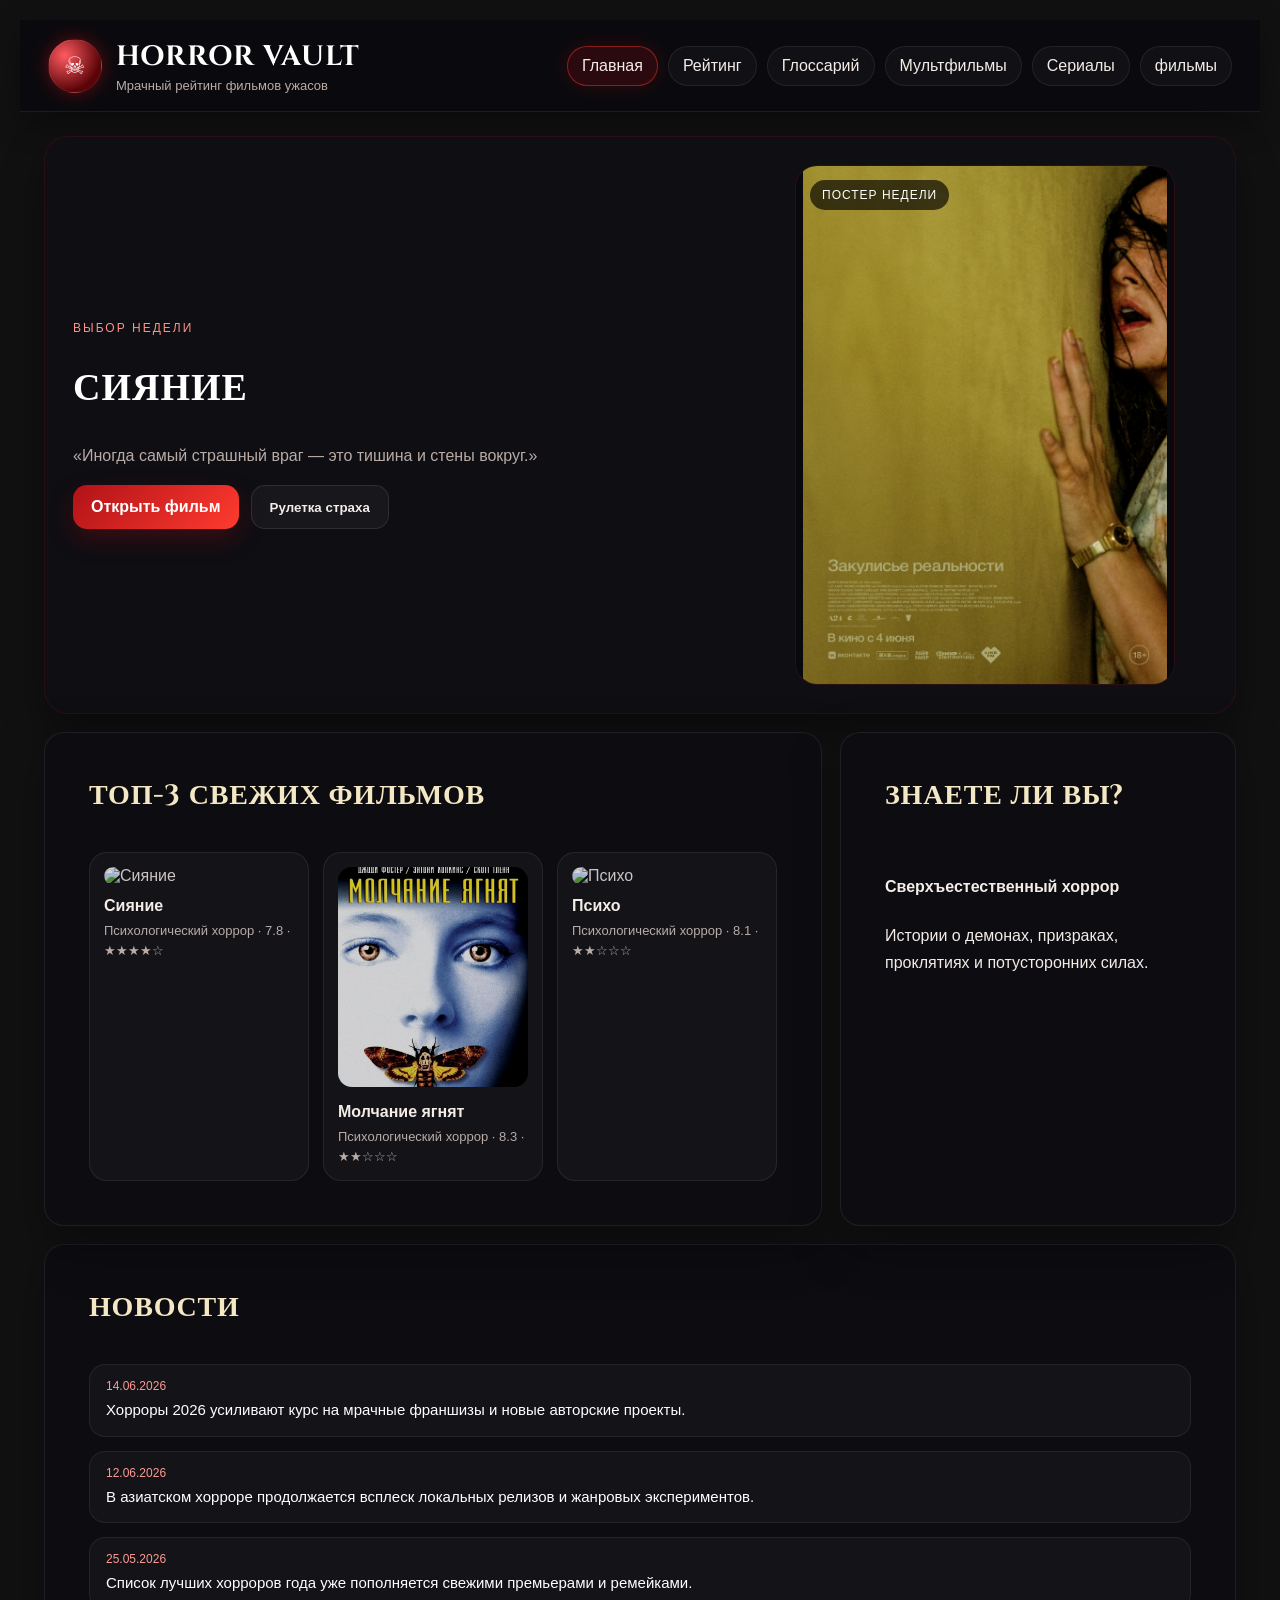
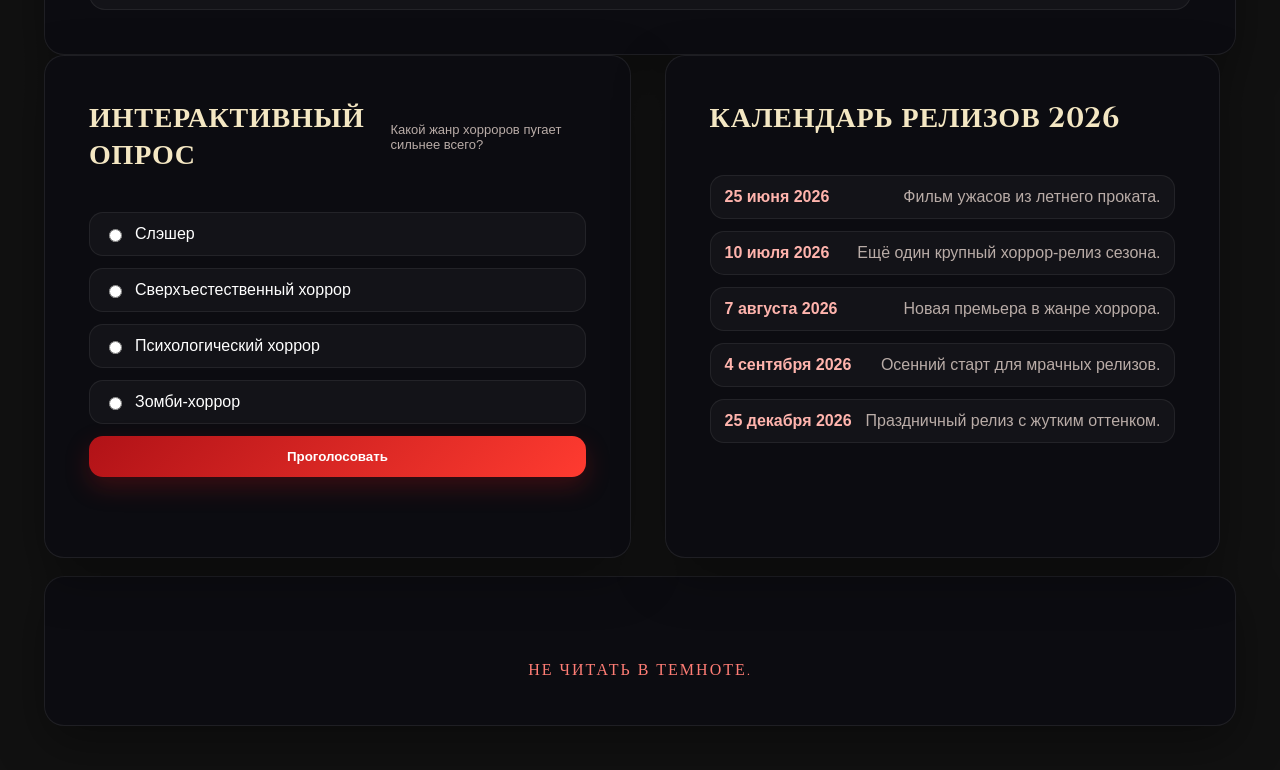
==== commit 0f0fded4: "Add files via upload" ====
--- a/index.html/index.html
+++ b/index.html/index.html
@@ -10,7 +10,7 @@
   <link rel="stylesheet" href="style.css" />
 </head>
 <body>
-  <div class="bg-noise"></div>
+  <div id="movies" class="movies-grid"></div>
 
   <header class="topbar">
     <div class="brand">
@@ -25,32 +25,35 @@
       <a href="index.html" class="active">Главная</a>
       <a href="rating.html">Рейтинг</a>
       <a href="glossary.html">Глоссарий</a>
-      <a href="multfilmy.html">Мультфильмы</a>
-      <a href="serialy.html">Сериалы</a>
+      <a href="cartoons.html">Мультфильмы</a>
+      <a href="series.html">Сериалы</a>
+      <a href="kino.html">фильмы</a>
     </nav>
   </header>
 
   <main class="page">
+    <div id="moviesGrid" class="movies-grid"></div>
     <section class="hero hero-split">
-      <div class="hero-copy">
-        <span class="eyebrow">Выбор недели</span>
-        <h2 id="weekTitle">Сияние</h2>
-        <p id="weekQuote">«Не каждый отель отпускает своих гостей.»</p>
-        <div class="hero-actions">
-          <a class="btn btn-primary" id="weekLink" href="movie.html?id=m2">Открыть фильм</a>
-          <button class="btn btn-ghost" id="rouletteBtn" type="button">Рулетка страха</button>
-        </div>
-      </div>
-      <div class="hero-poster-wrap">
-        <img id="weekPoster" class="hero-poster" alt="Постер недели" src="https://image.tmdb.org/t/p/w500/none.jpg">
-      </div>
-    </section>
+  <div class="hero-copy">
+    <span class="eyebrow">Выбор недели</span>
+    <h2 id="weekTitle">Сияние</h2>
+    <p id="weekQuote">«Иногда самый страшный враг — это тишина и стены вокруг.»</p>
+    <div class="hero-actions">
+      <a class="btn btn-primary" id="weekLink" href="movie.html?id=m2">Открыть фильм</a>
+      <button class="btn btn-ghost" id="rouletteBtn" type="button">Рулетка страха</button>
+    </div>
+  </div>
+
+  <div class="hero-poster-wrap">
+  <img id="weekPoster" class="hero-poster" src="./images/zakulis-erealnosti.jpg.jpg" alt="Постер недели">
+  <div class="poster-label">Постер недели</div>
+</div>
+</section>
 
     <section class="grid-two">
       <section class="panel">
         <div class="section-head">
           <h3>Топ-3 свежих фильмов</h3>
-          <p>Мини-карточки из рейтинга.</p>
         </div>
         <div id="top3" class="top3-row"></div>
       </section>
@@ -58,7 +61,6 @@
       <section class="panel">
         <div class="section-head">
           <h3>Знаете ли вы?</h3>
-          <p>Случайный термин из глоссария.</p>
         </div>
         <div id="glossaryRandom" class="fact-card"></div>
       </section>
@@ -67,7 +69,6 @@
     <section class="panel">
       <div class="section-head">
         <h3>Новости</h3>
-        <p>Короткая лента из 3 заголовков.</p>
       </div>
       <div class="news-list">
         <article class="news-item">
@@ -104,7 +105,6 @@
       <section class="panel">
         <div class="section-head">
           <h3>Календарь релизов 2026</h3>
-          <p>Ближайшие мировые премьеры хорроров.</p>
         </div>
         <div class="release-list">
           <div class="release-item"><strong>25 июня 2026</strong><span>Фильм ужасов из летнего проката.</span></div>
@@ -118,8 +118,6 @@
 
     <section class="panel spotlight">
       <div class="section-head">
-        <h3>Атмосфера</h3>
-        <p>Не читать в темноте.</p>
       </div>
       <p class="disclaimer">Не читать в темноте.</p>
     </section>
@@ -127,4 +125,4 @@
 
   <script src="movie.js"></script>
 </body>
-</html>
+</html>
--- a/index.html/style.css
+++ b/index.html/style.css
@@ -1,7 +1,6 @@
 :root{
   --bg:#050507;
   --panel:#111118;
-  --panel2:#171722;
   --text:#f3ece7;
   --muted:#b9aca7;
   --accent:#b11217;
@@ -125,21 +124,39 @@
   border:1px solid rgba(255,255,255,.1);
 }
 
-.hero-poster-wrap{
-  min-height:320px;
-  border-radius:22px;
-  overflow:hidden;
-  border:1px solid rgba(255,59,48,.15);
-  background:radial-gradient(circle at top, rgba(177,18,23,.22), transparent 45%), #09090d;
-  display:grid;
-  place-items:center;
-}
-.hero-poster{
-  width:100%;
-  height:100%;
-  object-fit:cover;
-  display:block;
-  filter:contrast(1.05) saturate(.92) brightness(.78);
+.hero-poster-wrap {
+  position: relative;
+  width: 100%;
+  max-width: 380px;
+  height: 520px;
+  margin: 0 auto;
+  border-radius: 22px;
+  overflow: hidden;
+  border: 1px solid rgba(255, 59, 48, 0.15);
+  background: #09090d;
+}
+
+.hero-poster {
+  width: 100%;
+  height: 100%;
+  object-fit: contain;
+  display: block;
+  background: #09090d;
+}
+
+.poster-label {
+  position: absolute;
+  top: 14px;
+  left: 14px;
+  z-index: 5;
+  padding: 8px 12px;
+  border-radius: 999px;
+  background: rgba(0, 0, 0, 0.65);
+  color: #fff;
+  font-size: 12px;
+  letter-spacing: 1px;
+  text-transform: uppercase;
+  pointer-events: none;
 }
 
 .grid-two{
@@ -177,6 +194,8 @@
   border:1px solid rgba(255,255,255,.08);
   border-radius:18px;
   padding:14px;
+  text-decoration:none;
+  color:var(--text);
 }
 .mini-card img{
   width:100%;
@@ -229,33 +248,1119 @@
   color:#ff7d75;
 }
 
-.rating-table{width:100%;border-collapse:collapse}
-.rating-table thead th{
-  padding:16px 14px;text-align:left;font-family:Cinzel,serif;font-size:15px;
-  background:linear-gradient(180deg, rgba(177,18,23,.3), rgba(22,10,12,.95));
-  border-bottom:1px solid rgba(255,59,48,.18);
-  cursor:pointer;
-}
-.rating-table tbody td{
-  padding:15px 14px;border-bottom:1px solid rgba(255,255,255,.06);
-}
-.rating-table tbody tr:hover{background:rgba(177,18,23,.12)}
-.rating-table tbody tr:nth-child(even){background:rgba(255,255,255,.015)}
-.movie-row{cursor:pointer}
-.star{color:#ff6d61;text-shadow:0 0 10px rgba(255,59,48,.25)}
-
-.filters{
-  display:flex;gap:12px;flex-wrap:wrap;margin:0 0 18px;
-}
-.filters input,.filters select{
-  flex:1 1 260px;padding:14px 16px;border-radius:16px;
-  border:1px solid rgba(255,255,255,.1);background:rgba(15,15,20,.95);color:var(--text);outline:none;
-}
-
 @media (max-width: 860px){
   .topbar{flex-direction:column;align-items:flex-start}
   .hero-split,.grid-two{grid-template-columns:1fr}
   .hero h2{font-size:28px}
   .release-item{flex-direction:column}
-  .rating-table{display:block;overflow-x:auto;white-space:nowrap}
-}
+}
+.movie-page {
+  min-height: 100vh;
+  padding: 40px 20px 70px;
+  display: flex;
+  align-items: center;
+  justify-content: center;
+  background:
+    radial-gradient(circle at top, rgba(177, 18, 23, 0.18), transparent 34%),
+    linear-gradient(180deg, #07070a 0%, #040405 100%);
+}
+
+.movie-card {
+  width: 100%;
+  max-width: 1180px;
+  display: grid;
+  grid-template-columns: 360px 1fr;
+  gap: 30px;
+  padding: 28px;
+  border-radius: 30px;
+  background: rgba(14, 14, 20, 0.96);
+  border: 1px solid rgba(255, 59, 48, 0.18);
+  box-shadow: 0 24px 70px rgba(0, 0, 0, 0.58);
+  position: relative;
+  overflow: hidden;
+}
+
+.movie-card::before {
+  content: "";
+  position: absolute;
+  inset: 0;
+  background: linear-gradient(135deg, rgba(255,255,255,0.05), transparent 35%);
+  pointer-events: none;
+}
+
+.movie-card-poster {
+  width: 100%;
+  height: 560px;
+  object-fit: cover;
+  border-radius: 24px;
+  display: block;
+  background: #0b0b0f;
+  box-shadow: 0 18px 35px rgba(0, 0, 0, 0.45);
+}
+
+.movie-card-info {
+  position: relative;
+  z-index: 1;
+  display: flex;
+  flex-direction: column;
+  gap: 18px;
+  padding: 8px 6px 8px 0;
+}
+
+.movie-card-info h1 {
+  margin: 0;
+  font-family: Cinzel, serif;
+  font-size: 48px;
+  line-height: 1.04;
+  letter-spacing: 1px;
+  text-transform: uppercase;
+  color: #fff;
+}
+
+.movie-card-genre {
+  margin: 0;
+  display: inline-flex;
+  width: fit-content;
+  padding: 7px 12px;
+  border-radius: 999px;
+  background: rgba(255, 59, 48, 0.12);
+  border: 1px solid rgba(255, 59, 48, 0.24);
+  color: #ffb4ad;
+  font-size: 13px;
+  letter-spacing: 1px;
+  text-transform: uppercase;
+}
+
+.movie-card-meta {
+  display: grid;
+  grid-template-columns: repeat(2, minmax(0, 1fr));
+  gap: 12px;
+}
+
+.meta-item {
+  padding: 14px 16px;
+  border-radius: 18px;
+  background: rgba(255, 255, 255, 0.04);
+  border: 1px solid rgba(255, 255, 255, 0.06);
+}
+
+.meta-item span {
+  display: block;
+  color: #ffb4ad;
+  font-size: 12px;
+  letter-spacing: 1px;
+  text-transform: uppercase;
+  margin-bottom: 6px;
+}
+
+.meta-item strong {
+  color: #fff;
+  font-size: 16px;
+}
+
+.movie-card-section {
+  padding: 18px 20px;
+  border-radius: 20px;
+  background: rgba(255, 255, 255, 0.035);
+  border: 1px solid rgba(255, 255, 255, 0.06);
+}
+
+.movie-card-section h3 {
+  margin: 0 0 10px;
+  font-family: Cinzel, serif;
+  font-size: 20px;
+  text-transform: uppercase;
+  letter-spacing: 1px;
+  color: #fff;
+}
+
+.movie-card-section p {
+  margin: 0;
+  color: #ddd4cf;
+  line-height: 1.8;
+  font-size: 15px;
+}
+
+.movie-card-quote {
+  margin: 0;
+  padding: 18px 20px;
+  border-left: 4px solid #ff3b30;
+  background: rgba(255, 255, 255, 0.04);
+  border-radius: 18px;
+  color: #fff;
+  font-style: italic;
+}
+
+.movie-card-badges {
+  display: flex;
+  flex-wrap: wrap;
+  gap: 10px;
+}
+
+.badge {
+  display: inline-flex;
+  align-items: center;
+  gap: 8px;
+  padding: 9px 14px;
+  border-radius: 999px;
+  background: rgba(255, 59, 48, 0.10);
+  border: 1px solid rgba(255, 59, 48, 0.18);
+  color: #fff;
+  font-size: 13px;
+}
+
+.movie-card-bottom {
+  display: grid;
+  grid-template-columns: 1fr 1fr;
+  gap: 16px;
+}
+
+.cast-list, .facts-list {
+  padding: 18px 20px;
+  border-radius: 20px;
+  background: rgba(255, 255, 255, 0.035);
+  border: 1px solid rgba(255, 255, 255, 0.06);
+}
+
+.cast-list h3, .facts-list h3 {
+  margin: 0 0 12px;
+  font-family: Cinzel, serif;
+  text-transform: uppercase;
+  font-size: 18px;
+  letter-spacing: 1px;
+}
+
+.cast-list ul, .facts-list ul {
+  margin: 0;
+  padding-left: 18px;
+  color: #ddd4cf;
+  line-height: 1.75;
+}
+
+@media (max-width: 980px) {
+  .movie-card {
+    grid-template-columns: 1fr;
+  }
+
+  .movie-card-poster {
+    height: 440px;
+  }
+
+  .movie-card-info h1 {
+    font-size: 34px;
+  }
+
+  .movie-card-bottom {
+    grid-template-columns: 1fr;
+  }
+}
+
+@media (max-width: 520px) {
+  .movie-page {
+    padding: 18px 12px 40px;
+  }
+
+  .movie-card {
+    padding: 16px;
+    border-radius: 22px;
+  }
+
+  .movie-card-poster {
+    height: 360px;
+  }
+
+  .movie-card-info h1 {
+    font-size: 28px;
+  }
+
+  .movie-card-meta {
+    grid-template-columns: 1fr;
+  }
+}
+.movie-page {
+  min-height: 100vh;
+  padding: 40px 16px 70px;
+  display: flex;
+  align-items: center;
+  justify-content: center;
+  background:
+    radial-gradient(circle at top, rgba(177, 18, 23, 0.22), transparent 30%),
+    radial-gradient(circle at bottom, rgba(0, 0, 0, 0.75), transparent 35%),
+    linear-gradient(180deg, #07070a 0%, #020203 100%);
+}
+
+.movie-card {
+  width: 100%;
+  max-width: 1240px;
+  position: relative;
+  overflow: hidden;
+  display: grid;
+  grid-template-columns: 380px 1fr;
+  gap: 28px;
+  padding: 28px;
+  border-radius: 32px;
+  background:
+    linear-gradient(145deg, rgba(23, 23, 31, 0.98), rgba(8, 8, 11, 0.98));
+  border: 1px solid rgba(255, 59, 48, 0.18);
+  box-shadow:
+    0 30px 90px rgba(0, 0, 0, 0.65),
+    inset 0 1px 0 rgba(255, 255, 255, 0.04);
+}
+
+.movie-card::before {
+  content: "";
+  position: absolute;
+  inset: 0;
+  background:
+    linear-gradient(115deg, rgba(255, 255, 255, 0.06), transparent 30%),
+    radial-gradient(circle at 20% 20%, rgba(255, 59, 48, 0.12), transparent 35%);
+  pointer-events: none;
+}
+
+.movie-card::after {
+  content: "";
+  position: absolute;
+  inset: 0;
+  background-image: linear-gradient(rgba(255,255,255,0.03) 1px, transparent 1px);
+  background-size: 100% 4px;
+  opacity: 0.07;
+  pointer-events: none;
+}
+
+.movie-card-poster {
+  width: 100%;
+  height: 560px;
+  object-fit: cover;
+  display: block;
+  border-radius: 26px;
+  background: #0a0a0d;
+  border: 1px solid rgba(255, 255, 255, 0.06);
+  box-shadow:
+    0 18px 40px rgba(0, 0, 0, 0.6),
+    0 0 0 1px rgba(255, 59, 48, 0.08);
+  filter: saturate(0.9) contrast(1.06) brightness(0.85);
+}
+
+.movie-card-info {
+  position: relative;
+  z-index: 1;
+  display: flex;
+  flex-direction: column;
+  gap: 18px;
+  padding: 8px 6px 8px 0;
+}
+
+.movie-card-info h1 {
+  margin: 0;
+  font-family: Cinzel, serif;
+  font-size: 54px;
+  line-height: 1;
+  letter-spacing: 1.5px;
+  text-transform: uppercase;
+  color: #fff;
+  text-shadow:
+    0 0 18px rgba(255, 59, 48, 0.18),
+    0 8px 20px rgba(0, 0, 0, 0.55);
+}
+
+.movie-card-genre {
+  margin: 0;
+  display: inline-flex;
+  width: fit-content;
+  padding: 8px 14px;
+  border-radius: 999px;
+  background: rgba(255, 59, 48, 0.12);
+  border: 1px solid rgba(255, 59, 48, 0.24);
+  color: #ffb7b2;
+  font-size: 12px;
+  letter-spacing: 2px;
+  text-transform: uppercase;
+}
+
+.movie-card-meta {
+  display: grid;
+  grid-template-columns: repeat(2, minmax(0, 1fr));
+  gap: 12px;
+}
+
+.meta-item {
+  padding: 16px 18px;
+  border-radius: 18px;
+  background: rgba(255, 255, 255, 0.04);
+  border: 1px solid rgba(255, 255, 255, 0.07);
+  box-shadow: inset 0 1px 0 rgba(255,255,255,0.03);
+}
+
+.meta-item span {
+  display: block;
+  margin-bottom: 8px;
+  color: #ff8f88;
+  font-size: 11px;
+  letter-spacing: 1.7px;
+  text-transform: uppercase;
+}
+
+.meta-item strong {
+  color: #fff;
+  font-size: 16px;
+  line-height: 1.45;
+}
+
+.movie-card-section {
+  padding: 20px 22px;
+  border-radius: 22px;
+  background:
+    linear-gradient(180deg, rgba(255,255,255,0.04), rgba(255,255,255,0.025));
+  border: 1px solid rgba(255, 255, 255, 0.06);
+  position: relative;
+}
+
+.movie-card-section h3 {
+  margin: 0 0 12px;
+  font-family: Cinzel, serif;
+  text-transform: uppercase;
+  letter-spacing: 1.3px;
+  font-size: 18px;
+  color: #fff;
+}
+
+.movie-card-section p {
+  margin: 0;
+  color: #d8cdc8;
+  line-height: 1.85;
+  font-size: 15px;
+}
+
+.movie-card-quote {
+  margin: 0;
+  padding: 18px 20px;
+  border-left: 4px solid #ff3b30;
+  background: rgba(255, 255, 255, 0.035);
+  border-radius: 18px;
+  color: #fff;
+  font-style: italic;
+  line-height: 1.75;
+}
+
+.movie-card-badges {
+  display: flex;
+  flex-wrap: wrap;
+  gap: 10px;
+}
+
+.badge {
+  display: inline-flex;
+  align-items: center;
+  gap: 8px;
+  padding: 9px 14px;
+  border-radius: 999px;
+  background: rgba(255, 59, 48, 0.10);
+  border: 1px solid rgba(255, 59, 48, 0.18);
+  color: #fff;
+  font-size: 13px;
+}
+
+.movie-card-bottom {
+  display: grid;
+  grid-template-columns: 1fr 1fr;
+  gap: 16px;
+}
+
+.cast-list,
+.facts-list {
+  padding: 20px 22px;
+  border-radius: 22px;
+  background: rgba(255, 255, 255, 0.035);
+  border: 1px solid rgba(255, 255, 255, 0.06);
+}
+
+.cast-list h3,
+.facts-list h3 {
+  margin: 0 0 12px;
+  font-family: Cinzel, serif;
+  text-transform: uppercase;
+  letter-spacing: 1.2px;
+  font-size: 17px;
+  color: #fff;
+}
+
+.cast-list ul,
+.facts-list ul {
+  margin: 0;
+  padding-left: 18px;
+  color: #d8cdc8;
+  line-height: 1.8;
+}
+
+@media (max-width: 1024px) {
+  .movie-card {
+    grid-template-columns: 1fr;
+  }
+
+  .movie-card-poster {
+    height: 460px;
+  }
+
+  .movie-card-info h1 {
+    font-size: 36px;
+  }
+}
+
+@media (max-width: 640px) {
+  .movie-page {
+    padding: 16px 10px 36px;
+  }
+
+  .movie-card {
+    padding: 14px;
+    border-radius: 24px;
+    gap: 16px;
+  }
+
+  .movie-card-poster {
+    height: 360px;
+    border-radius: 20px;
+  }
+
+  .movie-card-info h1 {
+    font-size: 28px;
+  }
+
+  .movie-card-meta,
+  .movie-card-bottom {
+    grid-template-columns: 1fr;
+  }
+}
+body {
+  margin: 0;
+  background:
+    radial-gradient(circle at top, rgba(255, 0, 0, 0.12), transparent 28%),
+    radial-gradient(circle at bottom, rgba(0, 0, 0, 0.8), transparent 38%),
+    linear-gradient(180deg, #050507 0%, #010102 100%);
+  color: #f2e9e4;
+  font-family: Inter, Arial, sans-serif;
+}
+
+.movie-page {
+  min-height: 100vh;
+  padding: 32px 14px 60px;
+  display: flex;
+  align-items: center;
+  justify-content: center;
+  background: transparent;
+}
+
+.movie-card {
+  width: min(1240px, 100%);
+  display: grid;
+  grid-template-columns: 390px 1fr;
+  gap: 30px;
+  padding: 28px;
+  border-radius: 34px;
+  position: relative;
+  overflow: hidden;
+  background:
+    linear-gradient(145deg, rgba(18, 18, 24, 0.98), rgba(6, 6, 8, 0.98));
+  border: 1px solid rgba(255, 59, 48, 0.22);
+  box-shadow:
+    0 28px 90px rgba(0, 0, 0, 0.7),
+    0 0 0 1px rgba(255, 255, 255, 0.02) inset;
+  isolation: isolate;
+}
+
+.movie-card::before {
+  content: "";
+  position: absolute;
+  inset: -2px;
+  background:
+    radial-gradient(circle at 10% 10%, rgba(255, 59, 48, 0.22), transparent 26%),
+    radial-gradient(circle at 90% 0%, rgba(255, 255, 255, 0.08), transparent 20%),
+    linear-gradient(120deg, rgba(255,255,255,0.05), transparent 35%);
+  z-index: -1;
+  pointer-events: none;
+}
+
+.movie-card::after {
+  content: "";
+  position: absolute;
+  inset: 0;
+  background-image: linear-gradient(rgba(255,255,255,0.03) 1px, transparent 1px);
+  background-size: 100% 5px;
+  opacity: 0.08;
+  pointer-events: none;
+}
+
+.movie-card-poster {
+  width: 100%;
+  height: 590px;
+  object-fit: cover;
+  display: block;
+  border-radius: 26px;
+  background: #0b0b0e;
+  border: 1px solid rgba(255, 255, 255, 0.08);
+  box-shadow:
+    0 20px 50px rgba(0, 0, 0, 0.62),
+    0 0 0 1px rgba(255, 59, 48, 0.10);
+  filter: saturate(0.92) contrast(1.08) brightness(0.82);
+}
+
+.movie-card-info {
+  position: relative;
+  z-index: 1;
+  display: flex;
+  flex-direction: column;
+  gap: 16px;
+  padding-right: 8px;
+}
+
+.movie-card-info h1 {
+  margin: 0;
+  font-family: Cinzel, serif;
+  font-size: 54px;
+  line-height: 0.98;
+  letter-spacing: 1.2px;
+  text-transform: uppercase;
+  color: #fff;
+  text-shadow: 0 0 18px rgba(255, 59, 48, 0.16);
+}
+
+.movie-card-genre {
+  margin: 0;
+  display: inline-flex;
+  width: fit-content;
+  padding: 8px 14px;
+  border-radius: 999px;
+  background: rgba(255, 59, 48, 0.14);
+  border: 1px solid rgba(255, 59, 48, 0.22);
+  color: #ffbeb8;
+  font-size: 12px;
+  letter-spacing: 2px;
+  text-transform: uppercase;
+}
+
+.movie-card-meta {
+  display: grid;
+  grid-template-columns: repeat(2, minmax(0, 1fr));
+  gap: 12px;
+}
+
+.meta-item {
+  padding: 15px 16px;
+  border-radius: 18px;
+  background: rgba(255, 255, 255, 0.04);
+  border: 1px solid rgba(255, 255, 255, 0.06);
+}
+
+.meta-item span {
+  display: block;
+  margin-bottom: 7px;
+  color: #ff928a;
+  font-size: 11px;
+  letter-spacing: 1.6px;
+  text-transform: uppercase;
+}
+
+.meta-item strong {
+  color: #fff;
+  font-size: 16px;
+  line-height: 1.4;
+}
+
+.movie-card-section {
+  padding: 18px 20px;
+  border-radius: 22px;
+  background: rgba(255, 255, 255, 0.035);
+  border: 1px solid rgba(255, 255, 255, 0.06);
+}
+
+.movie-card-section h3 {
+  margin: 0 0 10px;
+  font-family: Cinzel, serif;
+  text-transform: uppercase;
+  font-size: 18px;
+  letter-spacing: 1.2px;
+  color: #fff;
+}
+
+.movie-card-section p {
+  margin: 0;
+  color: #ddd2cc;
+  line-height: 1.85;
+  font-size: 15px;
+}
+
+.movie-card-quote {
+  margin: 0;
+  padding: 18px 20px;
+  border-left: 4px solid #ff3b30;
+  background: rgba(255, 255, 255, 0.04);
+  border-radius: 18px;
+  color: #fff;
+  font-style: italic;
+  line-height: 1.75;
+}
+
+.movie-card-badges {
+  display: flex;
+  flex-wrap: wrap;
+  gap: 10px;
+}
+
+.badge {
+  display: inline-flex;
+  align-items: center;
+  gap: 8px;
+  padding: 9px 14px;
+  border-radius: 999px;
+  background: rgba(255, 59, 48, 0.12);
+  border: 1px solid rgba(255, 59, 48, 0.18);
+  color: #fff;
+  font-size: 13px;
+}
+
+.movie-card-bottom {
+  display: grid;
+  grid-template-columns: 1fr 1fr;
+  gap: 16px;
+}
+
+.cast-list,
+.facts-list {
+  padding: 18px 20px;
+  border-radius: 22px;
+  background: rgba(255, 255, 255, 0.035);
+  border: 1px solid rgba(255, 255, 255, 0.06);
+}
+
+.cast-list h3,
+.facts-list h3 {
+  margin: 0 0 12px;
+  font-family: Cinzel, serif;
+  text-transform: uppercase;
+  font-size: 17px;
+  letter-spacing: 1.1px;
+  color: #fff;
+}
+
+.cast-list ul,
+.facts-list ul {
+  margin: 0;
+  padding-left: 18px;
+  color: #ddd2cc;
+  line-height: 1.8;
+}
+
+@media (max-width: 1024px) {
+  .movie-card {
+    grid-template-columns: 1fr;
+  }
+
+  .movie-card-poster {
+    height: 450px;
+  }
+
+  .movie-card-info h1 {
+    font-size: 38px;
+  }
+}
+
+@media (max-width: 640px) {
+  .movie-page {
+    padding: 12px 10px 34px;
+  }
+
+  .movie-card {
+    padding: 14px;
+    border-radius: 24px;
+    gap: 16px;
+  }
+
+  .movie-card-poster {
+    height: 360px;
+    border-radius: 20px;
+  }
+
+  .movie-card-info h1 {
+    font-size: 28px;
+  }
+
+  .movie-card-meta,
+  .movie-card-bottom {
+    grid-template-columns: 1fr;
+  }
+}
+.movie-card-left {
+  display: flex;
+  flex-direction: column;
+  gap: 16px;
+}
+
+.trailer-block {
+  padding: 16px 16px 18px;
+  border-radius: 22px;
+  background: rgba(255, 255, 255, 0.035);
+  border: 1px solid rgba(255, 255, 255, 0.06);
+}
+
+.trailer-block h3 {
+  margin: 0 0 12px;
+  font-family: Cinzel, serif;
+  text-transform: uppercase;
+  letter-spacing: 1.1px;
+  font-size: 16px;
+  color: #fff;
+}
+
+.youtube-video-container {
+  position: relative;
+  width: 100%;
+  overflow: hidden;
+  border-radius: 18px;
+  aspect-ratio: 16 / 9;
+  background: #000;
+}
+
+.youtube-video-container iframe {
+  position: absolute;
+  inset: 0;
+  width: 100%;
+  height: 100%;
+  border: 0;
+}
+
+.trailer-empty {
+  margin: 0;
+  color: #d8cdc8;
+  line-height: 1.7;
+}
+.movie-card-left {
+  display: flex;
+  flex-direction: column;
+  gap: 16px;
+}
+
+.trailer-block {
+  padding: 16px 16px 18px;
+  border-radius: 22px;
+  background: rgba(255, 255, 255, 0.035);
+  border: 1px solid rgba(255, 255, 255, 0.06);
+}
+
+.trailer-block h3 {
+  margin: 0 0 12px;
+  font-family: Cinzel, serif;
+  text-transform: uppercase;
+  letter-spacing: 1.1px;
+  font-size: 16px;
+  color: #fff;
+}
+
+.youtube-video-container {
+  position: relative;
+  width: 100%;
+  aspect-ratio: 16 / 9;
+  overflow: hidden;
+  border-radius: 18px;
+  background: #000;
+}
+
+.youtube-video-container iframe {
+  position: absolute;
+  inset: 0;
+  width: 100%;
+  height: 100%;
+  border: 0;
+}
+
+.trailer-empty {
+  margin: 0;
+  color: #d8cdc8;
+  line-height: 1.7;
+}
+body {
+  font-family: Arial, sans-serif;
+  background: #111;
+  color: #fff;
+  margin: 0;
+  padding: 20px;
+}
+
+.movies-grid {
+  display: grid;
+  grid-template-columns: repeat(auto-fill, minmax(160px, 1fr));
+  gap: 16px;
+}
+
+.movie-card {
+  background: #1c1c1c;
+  border-radius: 12px;
+  overflow: hidden;
+  box-shadow: 0 4px 16px rgba(0,0,0,.35);
+}
+
+.movie-card img {
+  width: 100%;
+  height: 240px;
+  object-fit: cover;
+  display: block;
+}
+
+.movie-title {
+  padding: 10px;
+  font-size: 14px;
+  text-align: center;
+}
+#seriesGrid {
+  display: grid;
+  grid-template-columns: repeat(auto-fit, minmax(220px, 1fr));
+  gap: 20px;
+  margin-top: 20px;
+}
+
+.movie-card {
+  background: #181818;
+  border: 1px solid #2a2a2a;
+  border-radius: 16px;
+  overflow: hidden;
+  color: #fff;
+  text-decoration: none;
+  box-shadow: 0 8px 24px rgba(0, 0, 0, 0.25);
+  transition: transform 0.2s ease, box-shadow 0.2s ease;
+}
+
+.movie-card:hover {
+  transform: translateY(-4px);
+  box-shadow: 0 12px 30px rgba(0, 0, 0, 0.35);
+}
+
+.movie-poster {
+  width: 100%;
+  aspect-ratio: 2 / 3;
+  background: #111;
+}
+
+.movie-poster img {
+  width: 100%;
+  height: 100%;
+  object-fit: cover;
+  display: block;
+}
+
+.movie-info {
+  padding: 14px;
+}
+
+.movie-title {
+  margin: 0 0 6px;
+  font-size: 18px;
+  line-height: 1.2;
+}
+
+.movie-original,
+.movie-year,
+.movie-rating,
+.movie-director {
+  margin: 4px 0;
+  color: #cfcfcf;
+  font-size: 14px;
+}
+#seriesGrid {
+  display: grid;
+  grid-template-columns: repeat(auto-fit, minmax(220px, 1fr));
+  gap: 20px;
+  margin-top: 20px;
+}
+
+.movie-card {
+  display: block;
+  text-decoration: none;
+  color: inherit;
+  background: #181818;
+  border: 1px solid #2a2a2a;
+  border-radius: 16px;
+  overflow: hidden;
+  box-shadow: 0 8px 24px rgba(0, 0, 0, 0.25);
+  transition: transform 0.2s ease, box-shadow 0.2s ease;
+}
+
+.movie-card:hover {
+  transform: translateY(-4px);
+  box-shadow: 0 12px 30px rgba(0, 0, 0, 0.35);
+}
+
+.movie-poster {
+  width: 100%;
+  aspect-ratio: 2 / 3;
+  background: #111;
+}
+
+.movie-poster img {
+  width: 100%;
+  height: 100%;
+  object-fit: cover;
+  display: block;
+}
+
+.movie-info {
+  padding: 14px;
+}
+
+.movie-title {
+  margin: 0 0 6px;
+  font-size: 18px;
+  line-height: 1.2;
+}
+
+.movie-original,
+.movie-year,
+.movie-rating,
+.movie-director {
+  margin: 4px 0;
+  color: #cfcfcf;
+  font-size: 14px;
+}
+/* === Vault pages: series / cartoons / kino === */
+
+.page {
+  padding: 24px;
+}
+
+.panel {
+  max-width: 1200px;
+  margin: 0 auto;
+  background: rgba(12, 12, 18, 0.92);
+  border: 1px solid rgba(255, 255, 255, 0.08);
+  border-radius: 20px;
+  padding: 24px;
+  box-shadow: 0 18px 50px rgba(0, 0, 0, 0.35);
+}
+
+.section-head {
+  display: flex;
+  align-items: center;
+  justify-content: space-between;
+  margin-bottom: 18px;
+}
+
+.section-head h3 {
+  margin: 0;
+  font-family: "Cinzel", serif;
+  font-size: 28px;
+  color: #f4e7c3;
+}
+
+.controls {
+  display: flex;
+  gap: 12px;
+  flex-wrap: wrap;
+  margin-bottom: 22px;
+}
+
+.controls input,
+.controls select {
+  flex: 1 1 240px;
+  background: rgba(255, 255, 255, 0.06);
+  color: #fff;
+  border: 1px solid rgba(255, 255, 255, 0.12);
+  border-radius: 12px;
+  padding: 12px 14px;
+  font: inherit;
+  outline: none;
+}
+
+.controls input::placeholder {
+  color: rgba(255, 255, 255, 0.55);
+}
+
+.controls input:focus,
+.controls select:focus {
+  border-color: #c79b3b;
+  box-shadow: 0 0 0 3px rgba(199, 155, 59, 0.18);
+}
+
+.movies-grid {
+  display: grid;
+  grid-template-columns: repeat(auto-fill, minmax(230px, 1fr));
+  gap: 20px;
+}
+
+.movie-card {
+  display: flex;
+  flex-direction: column;
+  text-decoration: none;
+  color: inherit;
+  background: linear-gradient(180deg, rgba(255,255,255,0.06), rgba(255,255,255,0.03));
+  border: 1px solid rgba(255, 255, 255, 0.08);
+  border-radius: 18px;
+  overflow: hidden;
+  transition: transform 0.2s ease, border-color 0.2s ease, box-shadow 0.2s ease;
+}
+
+.movie-card:hover {
+  transform: translateY(-4px);
+  border-color: rgba(199, 155, 59, 0.45);
+  box-shadow: 0 14px 30px rgba(0, 0, 0, 0.28);
+}
+
+.movie-poster {
+  aspect-ratio: 2 / 3;
+  background: #111;
+  overflow: hidden;
+}
+
+.movie-poster img {
+  width: 100%;
+  height: 100%;
+  object-fit: cover;
+  display: block;
+}
+
+.movie-info {
+  padding: 14px 14px 16px;
+}
+
+.movie-title {
+  margin: 0 0 6px;
+  font-size: 18px;
+  line-height: 1.2;
+  color: #fff;
+}
+
+.movie-original,
+.movie-year,
+.movie-director,
+.movie-rating {
+  margin: 4px 0;
+  font-size: 14px;
+  color: rgba(255, 255, 255, 0.72);
+}
+
+.movie-rating {
+  color: #f4e7c3;
+  font-weight: 700;
+}
+
+@media (max-width: 768px) {
+  .page {
+    padding: 16px;
+  }
+
+  .panel {
+    padding: 16px;
+    border-radius: 16px;
+  }
+
+  .section-head h3 {
+    font-size: 22px;
+  }
+
+  .movies-grid {
+    grid-template-columns: repeat(auto-fill, minmax(170px, 1fr));
+    gap: 14px;
+  }
+
+  .controls input,
+  .controls select {
+    flex: 1 1 100%;
+  }
+}
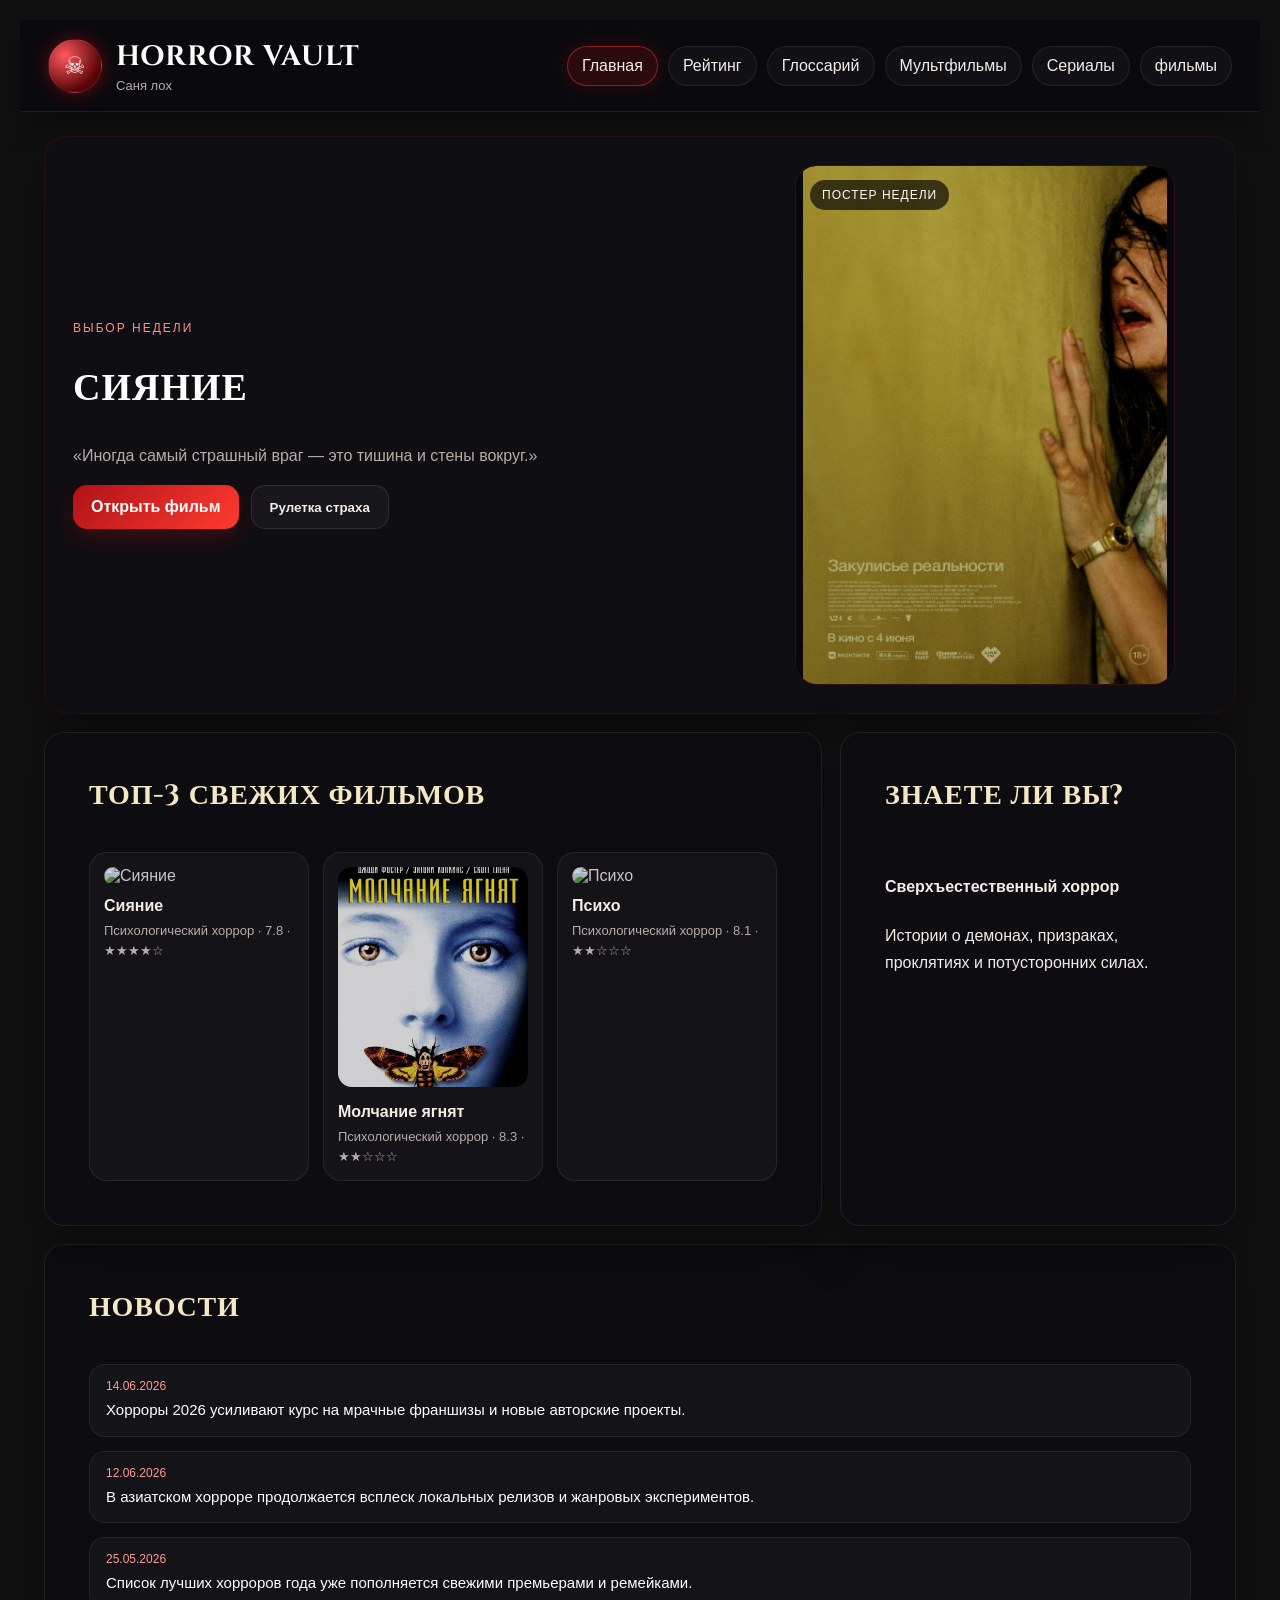
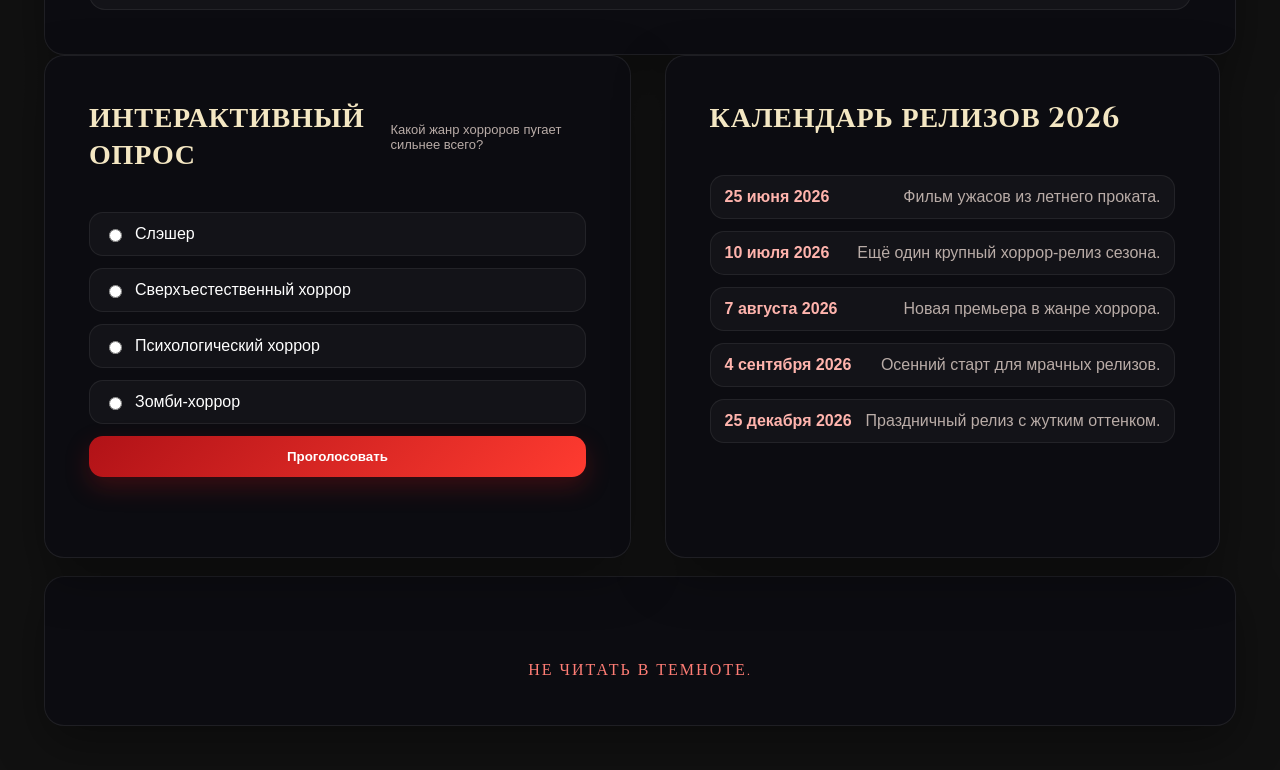
==== commit 1178cace: "Update index.html" ====
--- a/index.html/index.html
+++ b/index.html/index.html
@@ -17,7 +17,7 @@
       <div class="logo-mark">☠</div>
       <div class="brand-text">
         <h1>Horror Vault</h1>
-        <p>Мрачный рейтинг фильмов ужасов</p>
+        <p>Саня лох</p>
       </div>
     </div>
 
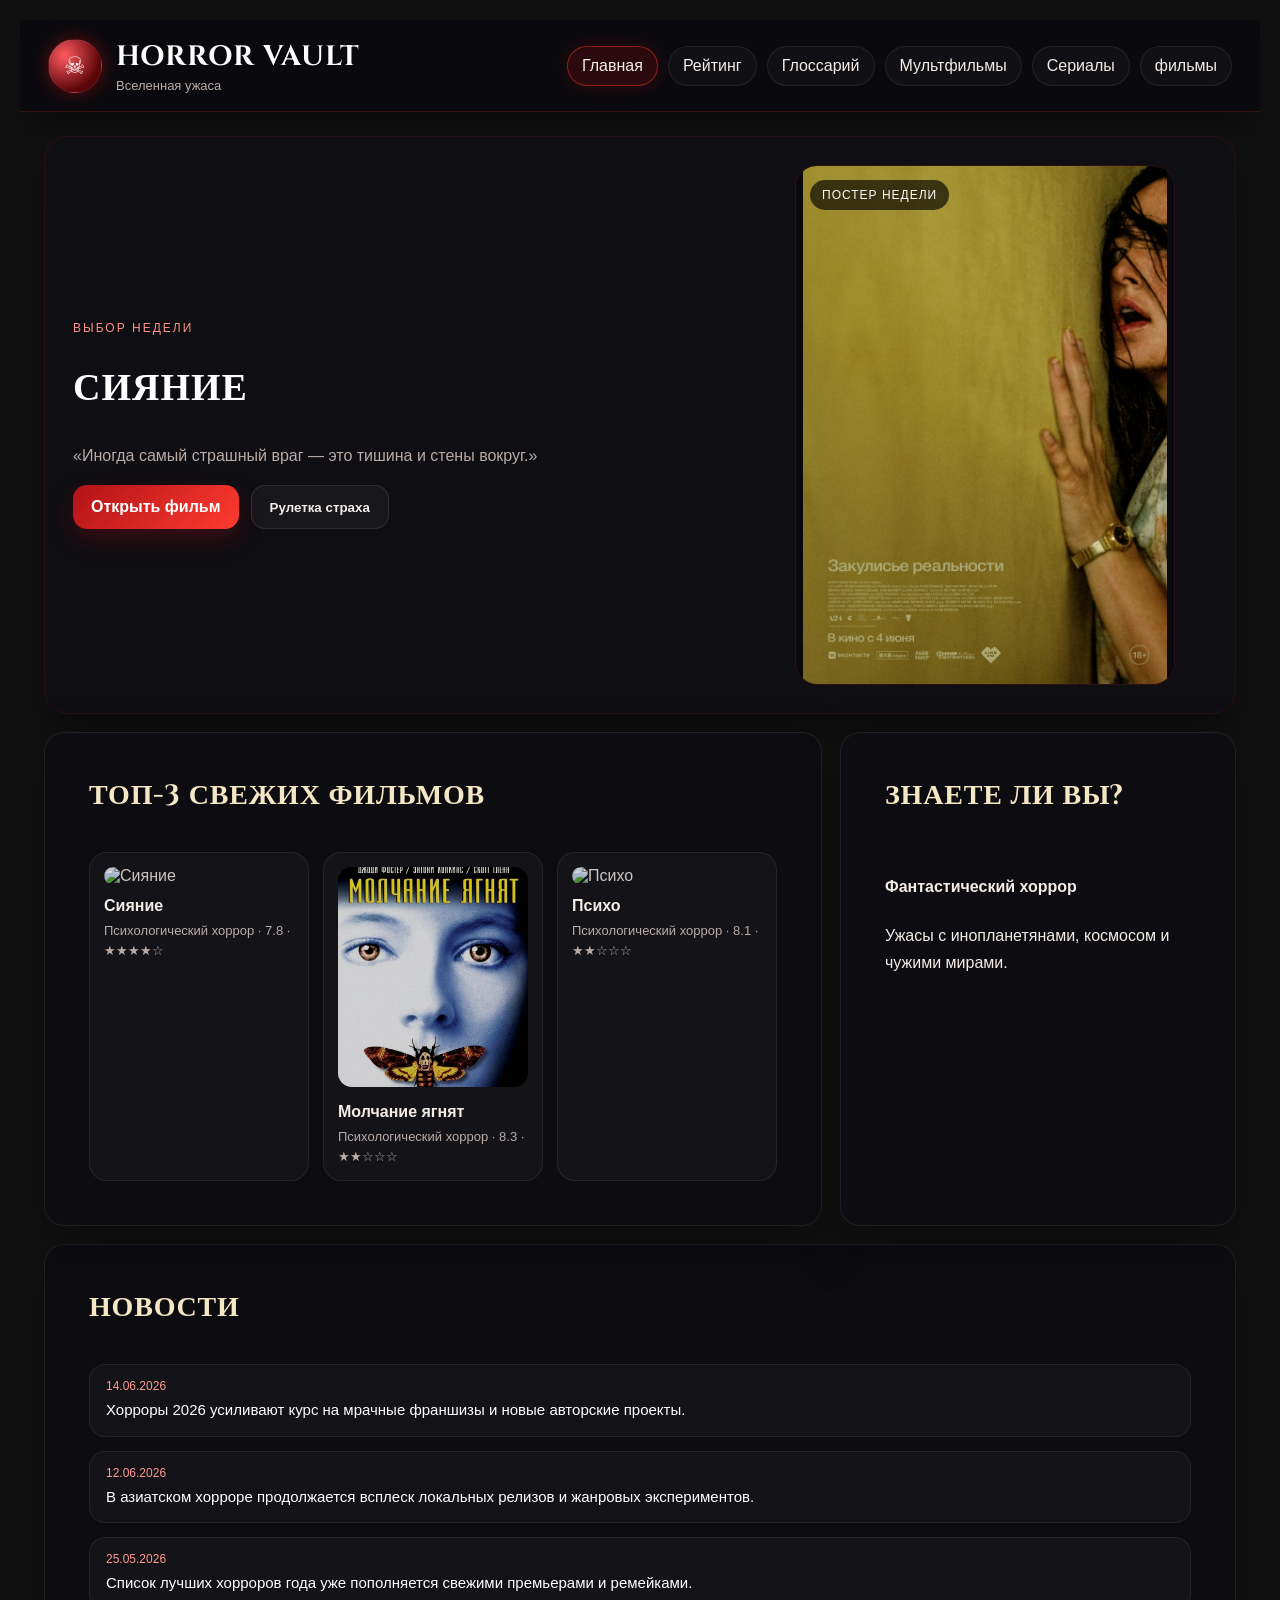
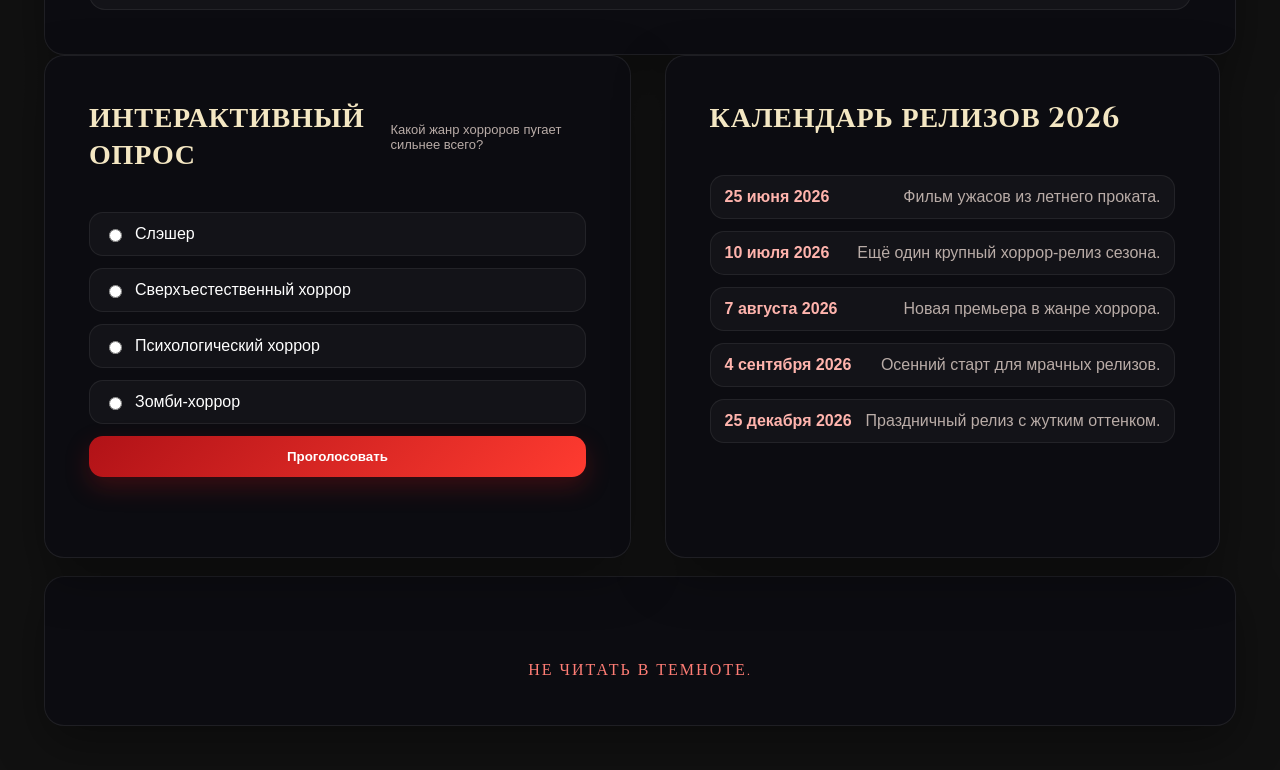
==== commit 6078c750: "Update index.html" ====
--- a/index.html/index.html
+++ b/index.html/index.html
@@ -17,7 +17,7 @@
       <div class="logo-mark">☠</div>
       <div class="brand-text">
         <h1>Horror Vault</h1>
-        <p>Саня лох</p>
+        <p>Вселенная ужаса</p>
       </div>
     </div>
 
